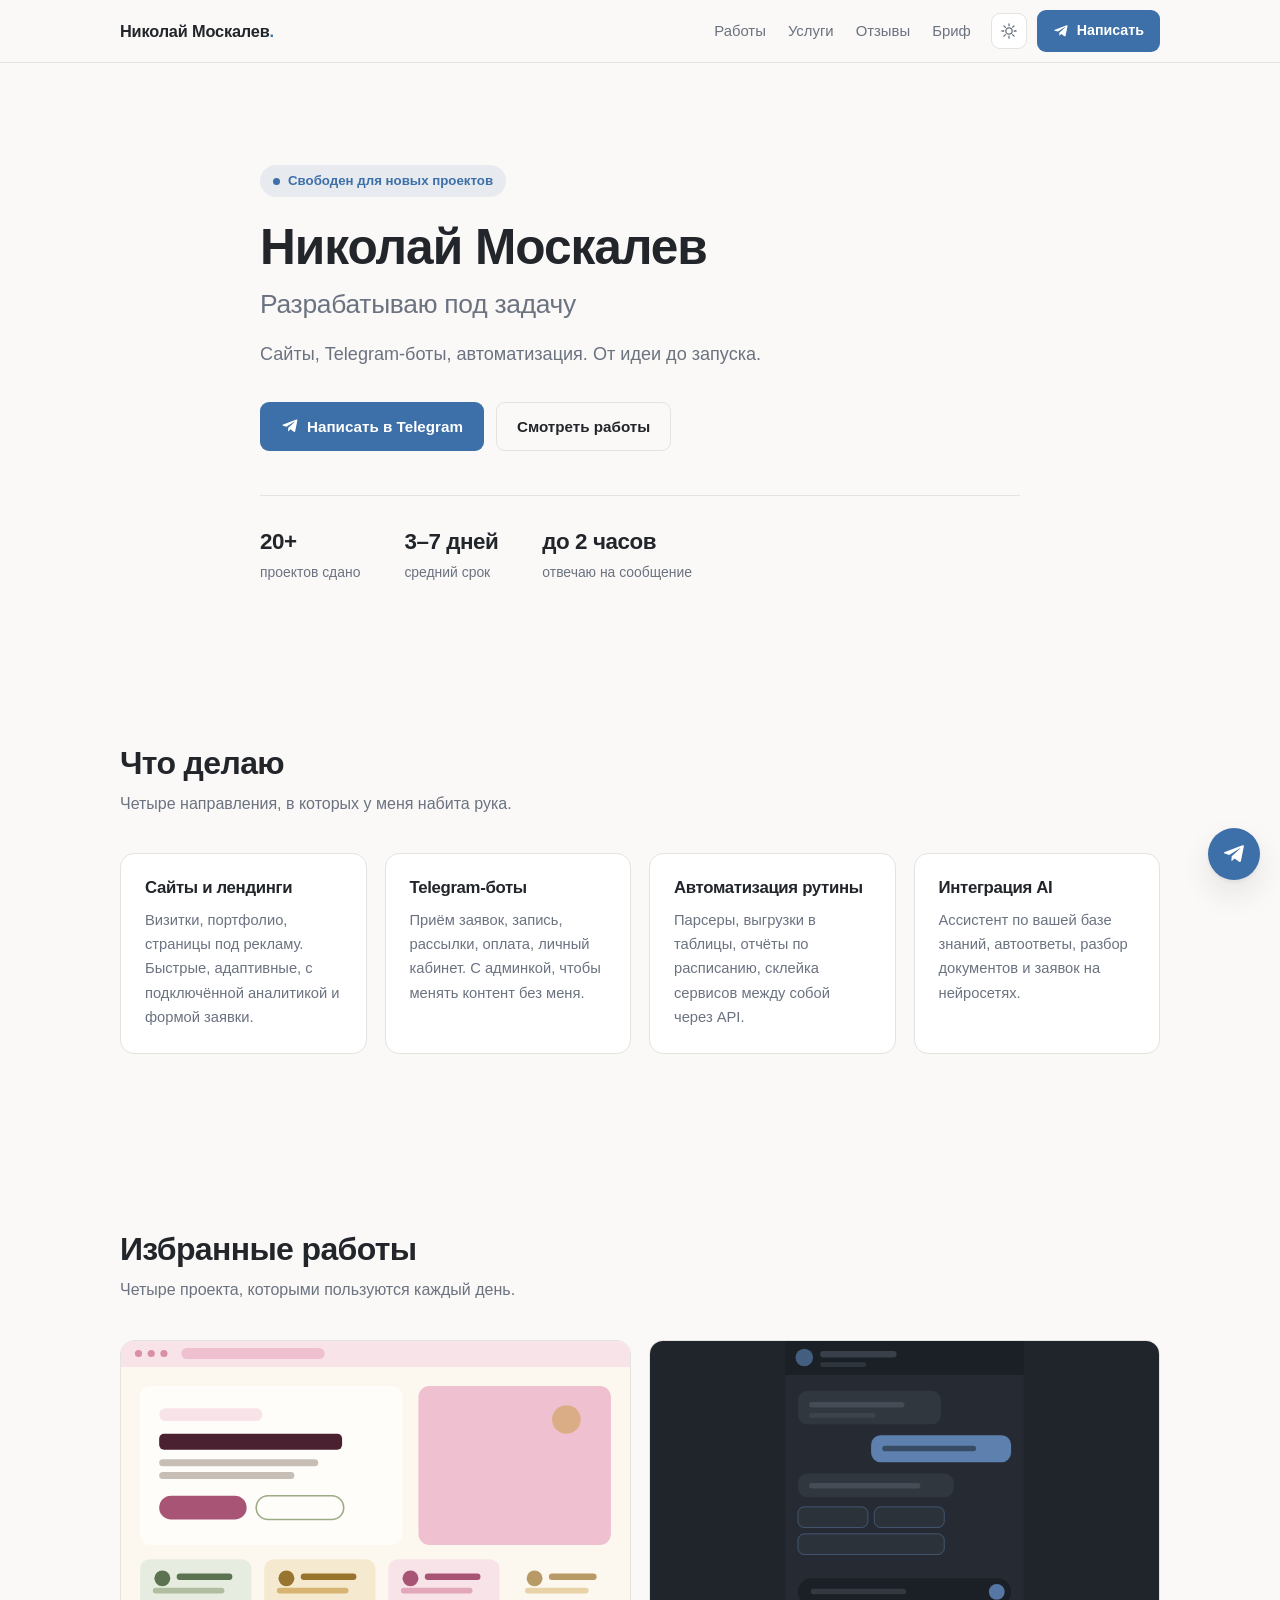
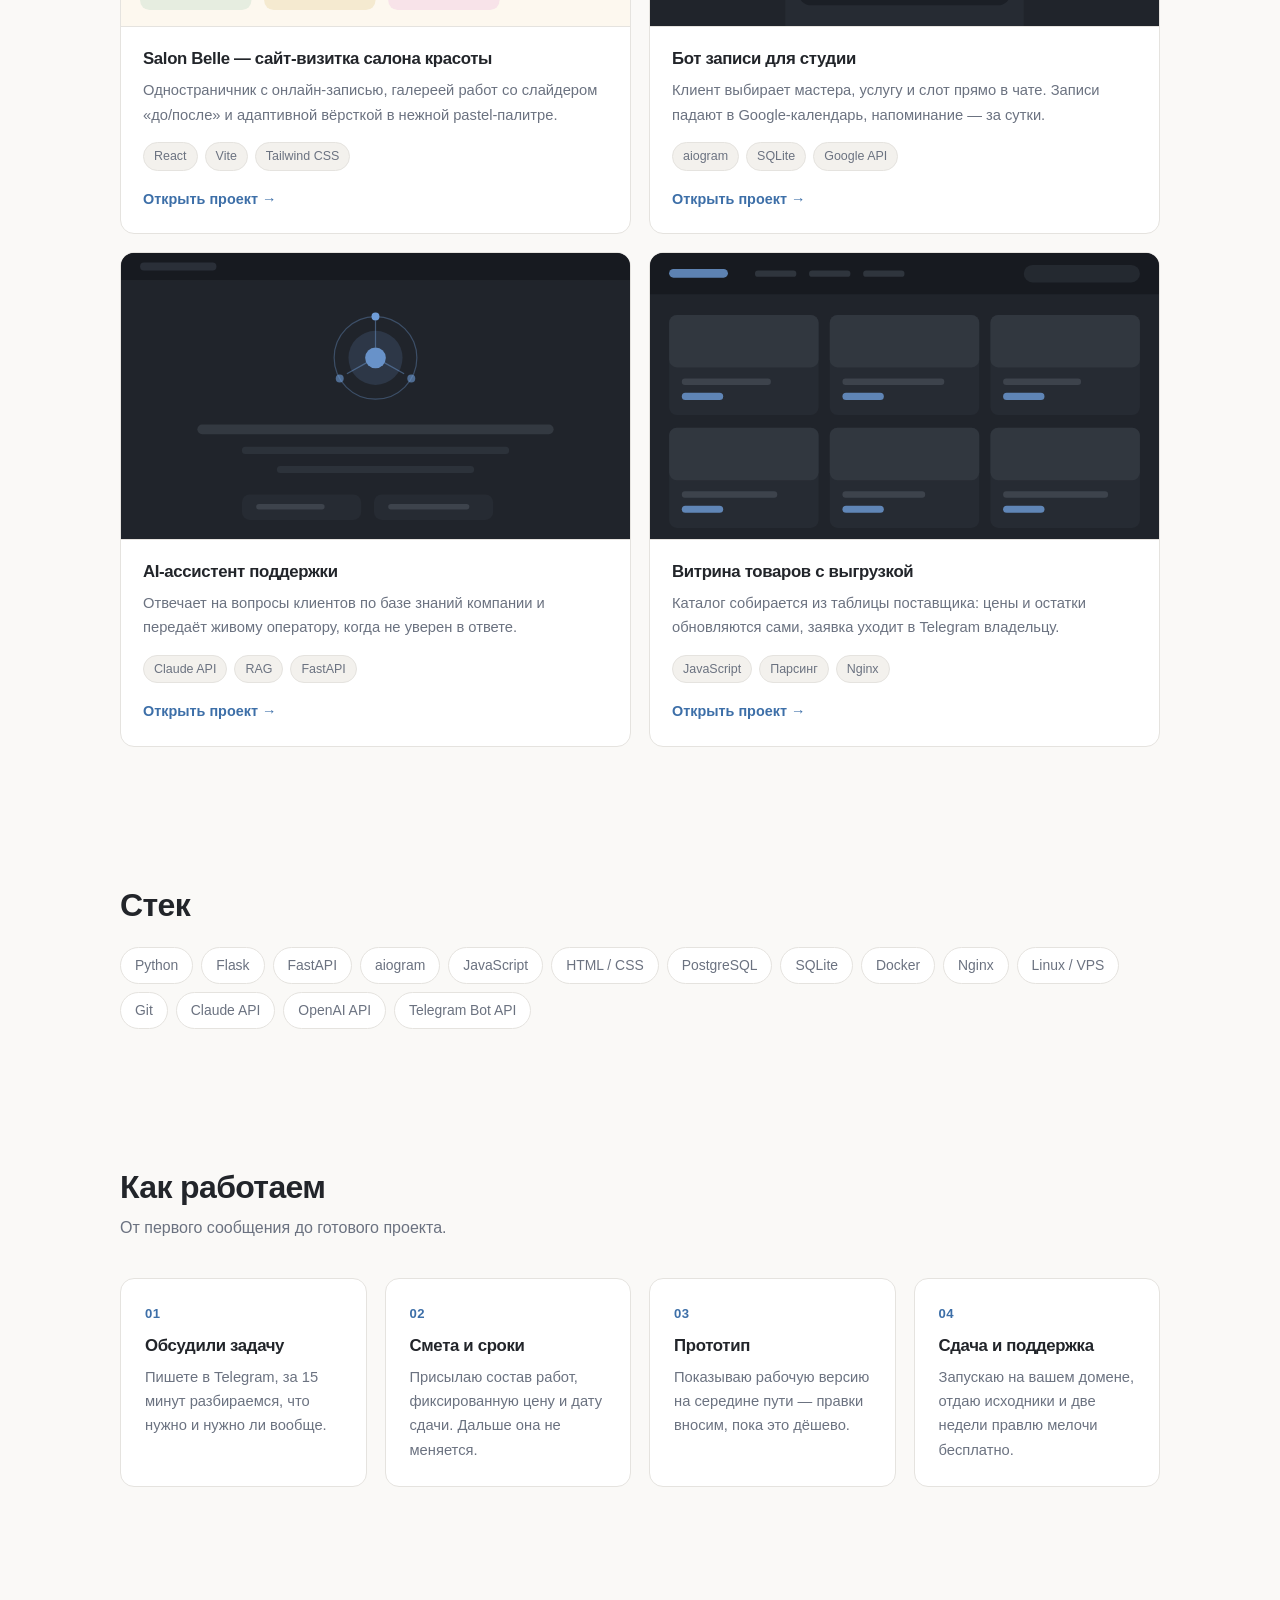
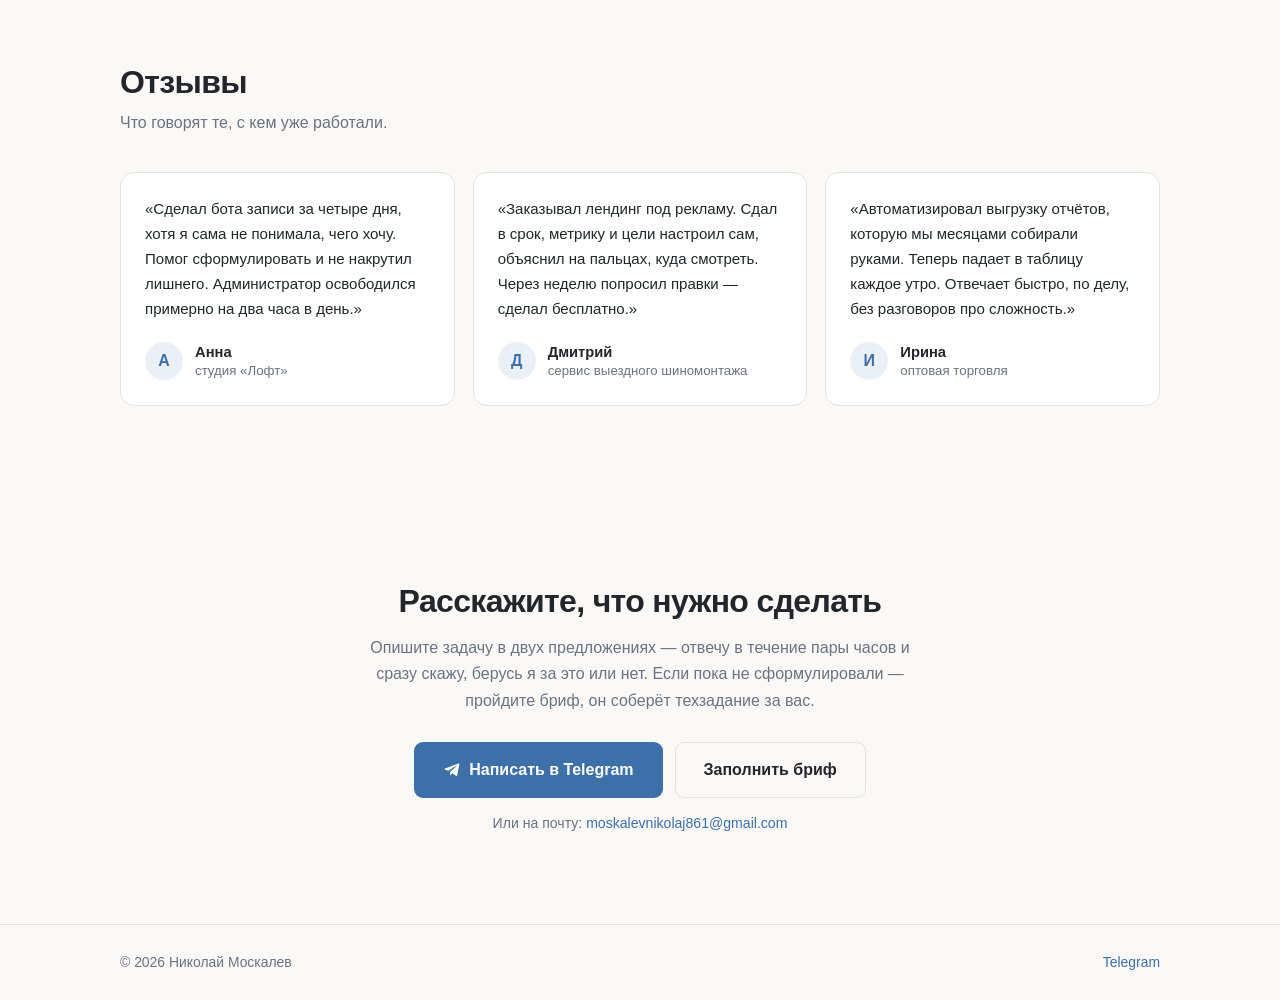
==== index.html @ 0d6bd547 "Портфолио: карточка salon-belle вместо заглушки, реальный Telegram-юзернейм, деплой на сервер" ====
<!DOCTYPE html>
<html lang="ru" data-theme="dark">
<head>
<meta charset="utf-8">
<meta name="viewport" content="width=device-width, initial-scale=1">
<title>Николай Москалев — разрабатываю под задачу</title>
<meta name="description" content="Сайты, Telegram-боты, автоматизация. От идеи до запуска за 3–7 дней. Фиксированная цена, исходники ваши.">
<meta name="color-scheme" content="dark light">

<meta property="og:type" content="website">
<meta property="og:title" content="Николай Москалев — разрабатываю под задачу">
<meta property="og:description" content="Сайты, Telegram-боты, автоматизация. От идеи до запуска.">
<meta property="og:locale" content="ru_RU">

<link rel="icon" href="assets/favicon.svg" type="image/svg+xml">
<link rel="stylesheet" href="css/style.css">

<script>
(function(){var r=document.documentElement;r.classList.add('js');try{var t=localStorage.getItem('theme');if(t==='light'||t==='dark'){r.dataset.theme=t;}else if(window.matchMedia('(prefers-color-scheme: light)').matches){r.dataset.theme='light';}}catch(e){}})();
</script>

<script type="application/ld+json">
{
  "@context": "https://schema.org",
  "@type": "Person",
  "name": "Николай Москалев",
  "jobTitle": "Разработчик сайтов и Telegram-ботов",
  "description": "Сайты, Telegram-боты и автоматизация под ключ",
  "sameAs": ["https://t.me/nmoskalev10"]
}
</script>
</head>
<body>

<a class="skip-link" href="#works">Перейти к работам</a>

<header class="site-header">
  <div class="container header-inner">
    <a class="logo" href="#top">Николай Москалев<span class="logo-dot">.</span></a>

    <nav class="nav" aria-label="Основная навигация">
      <a href="#works">Работы</a>
      <a href="#services">Услуги</a>
      <a href="#reviews">Отзывы</a>
      <a href="brief.html">Бриф</a>
    </nav>

    <div class="header-actions">
      <button class="theme-toggle" type="button" aria-label="Переключить тему">
        <svg class="icon-sun" viewBox="0 0 24 24" width="18" height="18" aria-hidden="true"><circle cx="12" cy="12" r="4.2"/><path d="M12 2.5v2.6M12 18.9v2.6M2.5 12h2.6M18.9 12h2.6M5.2 5.2l1.9 1.9M16.9 16.9l1.9 1.9M18.8 5.2l-1.9 1.9M7.1 16.9l-1.9 1.9"/></svg>
        <svg class="icon-moon" viewBox="0 0 24 24" width="18" height="18" aria-hidden="true"><path d="M20.5 14.3A8.5 8.5 0 0 1 9.7 3.5a8.5 8.5 0 1 0 10.8 10.8z"/></svg>
      </button>
      <a class="btn btn-primary btn-sm" href="https://t.me/nmoskalev10" target="_blank" rel="noopener">
        <svg viewBox="0 0 24 24" width="16" height="16" aria-hidden="true" fill="currentColor" stroke="none"><path d="M21.9 4.3 18.9 19c-.2 1-.8 1.3-1.7.8l-4.6-3.4-2.2 2.1c-.3.3-.5.5-1 .5l.3-4.7 8.5-7.7c.4-.3-.1-.5-.6-.2L7.2 12.9l-4.5-1.4c-1-.3-1-1 .2-1.4l17.6-6.8c.8-.3 1.5.2 1.4 1z"/></svg>
        <span class="btn-text">Написать</span>
      </a>
    </div>
  </div>
</header>

<main id="top">

  <section class="hero">
    <div class="container">
      <p class="eyebrow">Свободен для новых проектов</p>
      <h1>Николай Москалев<span class="h1-sub">Разрабатываю под задачу</span></h1>
      <p class="lead">Сайты, Telegram-боты, автоматизация. От идеи до запуска.</p>

      <div class="hero-cta">
        <a class="btn btn-primary" href="https://t.me/nmoskalev10" target="_blank" rel="noopener">
          <svg viewBox="0 0 24 24" width="18" height="18" aria-hidden="true" fill="currentColor" stroke="none"><path d="M21.9 4.3 18.9 19c-.2 1-.8 1.3-1.7.8l-4.6-3.4-2.2 2.1c-.3.3-.5.5-1 .5l.3-4.7 8.5-7.7c.4-.3-.1-.5-.6-.2L7.2 12.9l-4.5-1.4c-1-.3-1-1 .2-1.4l17.6-6.8c.8-.3 1.5.2 1.4 1z"/></svg>
          Написать в Telegram
        </a>
        <a class="btn btn-ghost" href="#works">Смотреть работы</a>
      </div>

      <ul class="facts">
        <li><strong>20+</strong><span>проектов сдано</span></li>
        <li><strong>3–7 дней</strong><span>средний срок</span></li>
        <li><strong>до 2 часов</strong><span>отвечаю на сообщение</span></li>
      </ul>
    </div>
  </section>

  <section class="section reveal" id="services">
    <div class="container">
      <h2 class="section-title">Что делаю</h2>
      <p class="section-sub">Четыре направления, в которых у меня набита рука.</p>

      <div class="grid grid-4">
        <article class="tile">
          <h3>Сайты и лендинги</h3>
          <p>Визитки, портфолио, страницы под рекламу. Быстрые, адаптивные, с подключённой аналитикой и формой заявки.</p>
        </article>
        <article class="tile">
          <h3>Telegram-боты</h3>
          <p>Приём заявок, запись, рассылки, оплата, личный кабинет. С админкой, чтобы менять контент без меня.</p>
        </article>
        <article class="tile">
          <h3>Автоматизация рутины</h3>
          <p>Парсеры, выгрузки в таблицы, отчёты по расписанию, склейка сервисов между собой через API.</p>
        </article>
        <article class="tile">
          <h3>Интеграция AI</h3>
          <p>Ассистент по вашей базе знаний, автоответы, разбор документов и заявок на нейросетях.</p>
        </article>
      </div>
    </div>
  </section>

  <section class="section reveal" id="works">
    <div class="container">
      <h2 class="section-title">Избранные работы</h2>
      <p class="section-sub">Четыре проекта, которыми пользуются каждый день.</p>

      <div class="grid grid-2">

        <article class="card">
          <a class="card-link" href="http://2.26.86.33:8080" target="_blank" rel="noopener">
            <img class="card-media" src="assets/work-salon-belle.svg" alt="Превью сайта салона красоты Salon Belle" width="640" height="360" loading="lazy">
            <div class="card-body">
              <h3>Salon Belle — сайт-визитка салона красоты</h3>
              <p>Одностраничник с онлайн-записью, галереей работ со слайдером «до/после» и адаптивной вёрсткой в нежной pastel-палитре.</p>
              <ul class="tags"><li>React</li><li>Vite</li><li>Tailwind CSS</li></ul>
              <span class="card-cta">Открыть проект →</span>
            </div>
          </a>
        </article>

        <article class="card">
          <a class="card-link" href="https://example.com" target="_blank" rel="noopener">
            <img class="card-media" src="assets/work-2.svg" alt="Превью проекта «Бот записи»" width="640" height="360" loading="lazy">
            <div class="card-body">
              <h3>Бот записи для студии</h3>
              <p>Клиент выбирает мастера, услугу и слот прямо в чате. Записи падают в Google-календарь, напоминание — за сутки.</p>
              <ul class="tags"><li>aiogram</li><li>SQLite</li><li>Google API</li></ul>
              <span class="card-cta">Открыть проект →</span>
            </div>
          </a>
        </article>

        <article class="card">
          <a class="card-link" href="https://example.com" target="_blank" rel="noopener">
            <img class="card-media" src="assets/work-3.svg" alt="Превью проекта «AI-ассистент»" width="640" height="360" loading="lazy">
            <div class="card-body">
              <h3>AI-ассистент поддержки</h3>
              <p>Отвечает на вопросы клиентов по базе знаний компании и передаёт живому оператору, когда не уверен в ответе.</p>
              <ul class="tags"><li>Claude API</li><li>RAG</li><li>FastAPI</li></ul>
              <span class="card-cta">Открыть проект →</span>
            </div>
          </a>
        </article>

        <article class="card">
          <a class="card-link" href="https://example.com" target="_blank" rel="noopener">
            <img class="card-media" src="assets/work-4.svg" alt="Превью проекта «Витрина товаров»" width="640" height="360" loading="lazy">
            <div class="card-body">
              <h3>Витрина товаров с выгрузкой</h3>
              <p>Каталог собирается из таблицы поставщика: цены и остатки обновляются сами, заявка уходит в Telegram владельцу.</p>
              <ul class="tags"><li>JavaScript</li><li>Парсинг</li><li>Nginx</li></ul>
              <span class="card-cta">Открыть проект →</span>
            </div>
          </a>
        </article>

      </div>
    </div>
  </section>

  <section class="section section-tight reveal" id="stack">
    <div class="container">
      <h2 class="section-title">Стек</h2>
      <ul class="chips">
        <li>Python</li><li>Flask</li><li>FastAPI</li><li>aiogram</li>
        <li>JavaScript</li><li>HTML / CSS</li><li>PostgreSQL</li><li>SQLite</li>
        <li>Docker</li><li>Nginx</li><li>Linux / VPS</li><li>Git</li>
        <li>Claude API</li><li>OpenAI API</li><li>Telegram Bot API</li>
      </ul>
    </div>
  </section>

  <section class="section reveal" id="process">
    <div class="container">
      <h2 class="section-title">Как работаем</h2>
      <p class="section-sub">От первого сообщения до готового проекта.</p>

      <ol class="steps">
        <li>
          <span class="step-num">01</span>
          <h3>Обсудили задачу</h3>
          <p>Пишете в Telegram, за 15 минут разбираемся, что нужно и нужно ли вообще.</p>
        </li>
        <li>
          <span class="step-num">02</span>
          <h3>Смета и сроки</h3>
          <p>Присылаю состав работ, фиксированную цену и дату сдачи. Дальше она не меняется.</p>
        </li>
        <li>
          <span class="step-num">03</span>
          <h3>Прототип</h3>
          <p>Показываю рабочую версию на середине пути — правки вносим, пока это дёшево.</p>
        </li>
        <li>
          <span class="step-num">04</span>
          <h3>Сдача и поддержка</h3>
          <p>Запускаю на вашем домене, отдаю исходники и две недели правлю мелочи бесплатно.</p>
        </li>
      </ol>
    </div>
  </section>

  <section class="section reveal" id="reviews">
    <div class="container">
      <h2 class="section-title">Отзывы</h2>
      <p class="section-sub">Что говорят те, с кем уже работали.</p>

      <div class="grid grid-3">
        <article class="review">
          <p>«Сделал бота записи за четыре дня, хотя я сама не понимала, чего хочу. Помог сформулировать и не накрутил лишнего. Администратор освободился примерно на два часа в день.»</p>
          <footer>
            <span class="avatar" aria-hidden="true">А</span>
            <span class="review-who"><strong>Анна</strong><span>студия «Лофт»</span></span>
          </footer>
        </article>

        <article class="review">
          <p>«Заказывал лендинг под рекламу. Сдал в срок, метрику и цели настроил сам, объяснил на пальцах, куда смотреть. Через неделю попросил правки — сделал бесплатно.»</p>
          <footer>
            <span class="avatar" aria-hidden="true">Д</span>
            <span class="review-who"><strong>Дмитрий</strong><span>сервис выездного шиномонтажа</span></span>
          </footer>
        </article>

        <article class="review">
          <p>«Автоматизировал выгрузку отчётов, которую мы месяцами собирали руками. Теперь падает в таблицу каждое утро. Отвечает быстро, по делу, без разговоров про сложность.»</p>
          <footer>
            <span class="avatar" aria-hidden="true">И</span>
            <span class="review-who"><strong>Ирина</strong><span>оптовая торговля</span></span>
          </footer>
        </article>
      </div>
    </div>
  </section>

  <section class="section cta-final reveal" id="contact">
    <div class="container">
      <h2>Расскажите, что нужно сделать</h2>
      <p>Опишите задачу в двух предложениях — отвечу в течение пары часов и сразу скажу, берусь я за это или нет. Если пока не сформулировали — пройдите бриф, он соберёт техзадание за вас.</p>
      <div class="cta-buttons">
        <a class="btn btn-primary btn-lg" href="https://t.me/nmoskalev10" target="_blank" rel="noopener">
          <svg viewBox="0 0 24 24" width="18" height="18" aria-hidden="true" fill="currentColor" stroke="none"><path d="M21.9 4.3 18.9 19c-.2 1-.8 1.3-1.7.8l-4.6-3.4-2.2 2.1c-.3.3-.5.5-1 .5l.3-4.7 8.5-7.7c.4-.3-.1-.5-.6-.2L7.2 12.9l-4.5-1.4c-1-.3-1-1 .2-1.4l17.6-6.8c.8-.3 1.5.2 1.4 1z"/></svg>
          Написать в Telegram
        </a>
        <a class="btn btn-ghost btn-lg" href="brief.html">Заполнить бриф</a>
      </div>
      <p class="cta-note">Или на почту: <a href="mailto:moskalevnikolaj861@gmail.com">moskalevnikolaj861@gmail.com</a></p>
    </div>
  </section>

</main>

<footer class="site-footer">
  <div class="container footer-inner">
    <span>© <span id="year">2026</span> Николай Москалев</span>
    <a href="https://t.me/nmoskalev10" target="_blank" rel="noopener">Telegram</a>
  </div>
</footer>

<a class="fab" href="https://t.me/nmoskalev10" target="_blank" rel="noopener" aria-label="Написать в Telegram">
  <svg viewBox="0 0 24 24" width="24" height="24" aria-hidden="true" fill="currentColor" stroke="none"><path d="M21.9 4.3 18.9 19c-.2 1-.8 1.3-1.7.8l-4.6-3.4-2.2 2.1c-.3.3-.5.5-1 .5l.3-4.7 8.5-7.7c.4-.3-.1-.5-.6-.2L7.2 12.9l-4.5-1.4c-1-.3-1-1 .2-1.4l17.6-6.8c.8-.3 1.5.2 1.4 1z"/></svg>
</a>

<script src="js/main.js" defer></script>
</body>
</html>
---- css/style.css ----
:root {
  --bg: #faf9f7;
  --surface: #ffffff;
  --surface-2: #f3f1ed;
  --border: #e5e3df;
  --text: #22252a;
  --muted: #6b7280;
  --accent: #3d6fa8;
  --accent-hover: #335c8c;
  --accent-soft: rgba(61, 111, 168, 0.10);
  --on-accent: #ffffff;
  --shadow: 0 1px 2px rgba(20, 22, 26, .05), 0 8px 24px rgba(20, 22, 26, .05);
  --shadow-hover: 0 2px 4px rgba(20, 22, 26, .06), 0 14px 32px rgba(20, 22, 26, .09);
  --radius: 14px;
  --radius-sm: 9px;
  --maxw: 1080px;
  --speed: 160ms;
}

:root[data-theme="dark"] {
  --bg: #14161a;
  --surface: #1c1f25;
  --surface-2: #22262d;
  --border: #2a2e36;
  --text: #e6e8ec;
  --muted: #9aa1ad;
  --accent: #6f9dd8;
  --accent-hover: #86adde;
  --accent-soft: rgba(111, 157, 216, 0.12);
  --on-accent: #10141a;
  --shadow: 0 1px 2px rgba(0, 0, 0, .3), 0 8px 24px rgba(0, 0, 0, .22);
  --shadow-hover: 0 2px 4px rgba(0, 0, 0, .34), 0 14px 32px rgba(0, 0, 0, .3);
}

* { box-sizing: border-box; }

html {
  scroll-behavior: smooth;
  scroll-padding-top: 84px;
  -webkit-text-size-adjust: 100%;
}

body {
  margin: 0;
  background: var(--bg);
  color: var(--text);
  font-family: -apple-system, BlinkMacSystemFont, "Segoe UI", Roboto, "Helvetica Neue", Arial, sans-serif;
  font-size: 16px;
  line-height: 1.65;
  -webkit-font-smoothing: antialiased;
}

h1, h2, h3 { line-height: 1.22; letter-spacing: -0.02em; margin: 0; }
h1 { font-size: clamp(1.9rem, 1.2rem + 2.6vw, 3.1rem); font-weight: 700; }
h2 { font-size: clamp(1.45rem, 1.1rem + 1.3vw, 2rem); font-weight: 650; }
h3 { font-size: 1.05rem; font-weight: 620; }
p { margin: 0; }
ul, ol { margin: 0; padding: 0; list-style: none; }
img { display: block; max-width: 100%; height: auto; }

a { color: var(--accent); text-decoration: none; transition: color var(--speed) ease; }
a:hover { color: var(--accent-hover); }

:focus-visible {
  outline: 2px solid var(--accent);
  outline-offset: 3px;
  border-radius: 4px;
}

.container {
  width: 100%;
  max-width: var(--maxw);
  margin: 0 auto;
  padding: 0 20px;
}

.skip-link {
  position: absolute;
  left: -9999px;
  top: 0;
  z-index: 100;
  padding: 10px 16px;
  background: var(--surface);
  border: 1px solid var(--border);
  border-radius: var(--radius-sm);
}
.skip-link:focus { left: 12px; top: 12px; }

/* header */

.site-header {
  position: sticky;
  top: 0;
  z-index: 50;
  background: color-mix(in srgb, var(--bg) 88%, transparent);
  backdrop-filter: saturate(180%) blur(12px);
  border-bottom: 1px solid var(--border);
}

.header-inner {
  display: flex;
  align-items: center;
  gap: 20px;
  height: 62px;
}

.logo {
  margin-right: auto;
  font-weight: 680;
  font-size: 1.02rem;
  color: var(--text);
  letter-spacing: -0.01em;
}
.logo-dot { color: var(--accent); }

.nav {
  display: flex;
  gap: 22px;
  font-size: 0.93rem;
}
.nav a { color: var(--muted); }
.nav a:hover { color: var(--text); }

.header-actions {
  display: flex;
  align-items: center;
  gap: 10px;
}

.theme-toggle {
  display: grid;
  place-items: center;
  width: 36px;
  height: 36px;
  padding: 0;
  border: 1px solid var(--border);
  border-radius: var(--radius-sm);
  background: var(--surface);
  color: var(--muted);
  cursor: pointer;
  transition: color var(--speed) ease, border-color var(--speed) ease;
}
.theme-toggle:hover { color: var(--text); border-color: var(--muted); }
.theme-toggle svg { fill: none; stroke: currentColor; stroke-width: 1.7; stroke-linecap: round; }

.icon-moon { display: none; }
:root[data-theme="dark"] .icon-sun { display: none; }
:root[data-theme="dark"] .icon-moon { display: block; }

/* buttons */

.btn {
  display: inline-flex;
  align-items: center;
  justify-content: center;
  gap: 8px;
  padding: 11px 20px;
  border: 1px solid transparent;
  border-radius: var(--radius-sm);
  font-size: 0.95rem;
  font-weight: 560;
  white-space: nowrap;
  cursor: pointer;
  transition: background var(--speed) ease, border-color var(--speed) ease, color var(--speed) ease, transform var(--speed) ease;
}
.btn:active { transform: translateY(1px); }

.btn-primary { background: var(--accent); color: var(--on-accent); }
.btn-primary:hover { background: var(--accent-hover); color: var(--on-accent); }

.btn-ghost {
  background: transparent;
  border-color: var(--border);
  color: var(--text);
}
.btn-ghost:hover { border-color: var(--muted); color: var(--text); }

.btn-sm { padding: 8px 15px; font-size: 0.89rem; }
.btn-lg { padding: 14px 28px; font-size: 1rem; }

/* hero */

.hero { padding: clamp(56px, 8vw, 104px) 0 clamp(40px, 6vw, 72px); }
.hero .container { max-width: 800px; }

.eyebrow {
  display: inline-flex;
  align-items: center;
  gap: 8px;
  margin-bottom: 20px;
  padding: 5px 13px;
  border-radius: 999px;
  background: var(--accent-soft);
  color: var(--accent);
  font-size: 0.83rem;
  font-weight: 550;
}
.eyebrow::before {
  content: "";
  width: 7px;
  height: 7px;
  border-radius: 50%;
  background: currentColor;
}

.h1-sub {
  display: block;
  margin-top: 10px;
  font-size: clamp(1.15rem, 0.9rem + 1vw, 1.65rem);
  font-weight: 500;
  letter-spacing: -0.01em;
  color: var(--muted);
}

.lead {
  margin-top: 20px;
  max-width: 62ch;
  font-size: clamp(1rem, 0.95rem + 0.3vw, 1.13rem);
  color: var(--muted);
}

.hero-cta {
  display: flex;
  flex-wrap: wrap;
  gap: 12px;
  margin-top: 32px;
}

.facts {
  display: flex;
  flex-wrap: wrap;
  gap: 14px 44px;
  margin-top: 44px;
  padding-top: 28px;
  border-top: 1px solid var(--border);
}
.facts li { display: flex; flex-direction: column; }
.facts strong { font-size: 1.4rem; font-weight: 660; letter-spacing: -0.02em; }
.facts span { font-size: 0.87rem; color: var(--muted); }

/* sections */

.section { padding: clamp(52px, 7vw, 88px) 0; }
.section-tight { padding: clamp(36px, 4vw, 52px) 0; }

.section-title { margin-bottom: 8px; }
.section-sub { margin-bottom: 36px; color: var(--muted); }
.section-tight .section-title { margin-bottom: 22px; }

.grid { display: grid; gap: 18px; }
.grid-2 { grid-template-columns: repeat(2, 1fr); }
.grid-3 { grid-template-columns: repeat(3, 1fr); }
.grid-4 { grid-template-columns: repeat(4, 1fr); }

/* tiles */

.tile {
  padding: 24px;
  background: var(--surface);
  border: 1px solid var(--border);
  border-radius: var(--radius);
  transition: border-color var(--speed) ease, transform var(--speed) ease;
}
.tile:hover { border-color: var(--muted); transform: translateY(-2px); }
.tile p { margin-top: 9px; font-size: 0.92rem; color: var(--muted); }

/* work cards */

.card {
  display: flex;
  background: var(--surface);
  border: 1px solid var(--border);
  border-radius: var(--radius);
  overflow: hidden;
  transition: border-color var(--speed) ease, box-shadow var(--speed) ease, transform var(--speed) ease;
}
.card:hover {
  border-color: var(--muted);
  box-shadow: var(--shadow-hover);
  transform: translateY(-2px);
}
.card-link {
  display: flex;
  flex-direction: column;
  width: 100%;
  color: inherit;
}
.card-link:hover { color: inherit; }

.card-media {
  width: 100%;
  aspect-ratio: 16 / 9;
  object-fit: cover;
  background: var(--surface-2);
  border-bottom: 1px solid var(--border);
}

.card-body {
  display: flex;
  flex-direction: column;
  flex: 1;
  padding: 22px;
}
.card-body p { margin-top: 9px; font-size: 0.92rem; color: var(--muted); }

.tags {
  display: flex;
  flex-wrap: wrap;
  gap: 7px;
  margin-top: auto;
  padding-top: 15px;
}
.tags li {
  padding: 3px 10px;
  border-radius: 999px;
  background: var(--surface-2);
  border: 1px solid var(--border);
  font-size: 0.78rem;
  color: var(--muted);
}

.card-cta {
  display: inline-block;
  margin-top: 17px;
  font-size: 0.9rem;
  font-weight: 550;
  color: var(--accent);
}

/* chips */

.chips { display: flex; flex-wrap: wrap; gap: 8px; }
.chips li {
  padding: 6px 14px;
  border-radius: 999px;
  background: var(--surface);
  border: 1px solid var(--border);
  font-size: 0.87rem;
  color: var(--muted);
}

/* steps */

.steps {
  display: grid;
  gap: 18px;
  grid-template-columns: repeat(4, 1fr);
}
.steps li {
  padding: 24px;
  background: var(--surface);
  border: 1px solid var(--border);
  border-radius: var(--radius);
}
.step-num {
  display: block;
  margin-bottom: 12px;
  font-size: 0.82rem;
  font-weight: 640;
  letter-spacing: 0.04em;
  color: var(--accent);
}
.steps p { margin-top: 8px; font-size: 0.92rem; color: var(--muted); }

/* reviews */

.review {
  display: flex;
  flex-direction: column;
  padding: 24px;
  background: var(--surface);
  border: 1px solid var(--border);
  border-radius: var(--radius);
}
.review > p { font-size: 0.94rem; }
.review footer {
  display: flex;
  align-items: center;
  gap: 12px;
  margin-top: auto;
  padding-top: 20px;
}

.avatar {
  display: grid;
  place-items: center;
  flex: none;
  width: 38px;
  height: 38px;
  border-radius: 50%;
  background: var(--accent-soft);
  color: var(--accent);
  font-weight: 640;
}
.review-who { display: flex; flex-direction: column; line-height: 1.4; }
.review-who strong { font-size: 0.92rem; font-weight: 600; }
.review-who span { font-size: 0.83rem; color: var(--muted); }

/* final cta */

.cta-final { text-align: center; }
.cta-final .container { max-width: 620px; }
.cta-final p { margin-top: 14px; color: var(--muted); }
.cta-buttons {
  display: flex;
  flex-wrap: wrap;
  gap: 12px;
  justify-content: center;
  margin-top: 28px;
}
.cta-note { font-size: 0.88rem; }

/* footer */

.site-footer {
  border-top: 1px solid var(--border);
  padding: 26px 0;
}
.footer-inner {
  display: flex;
  flex-wrap: wrap;
  gap: 12px;
  justify-content: space-between;
  font-size: 0.87rem;
  color: var(--muted);
}

/* floating telegram button */

.fab {
  position: fixed;
  right: 20px;
  bottom: 20px;
  z-index: 60;
  display: grid;
  place-items: center;
  width: 52px;
  height: 52px;
  border-radius: 50%;
  background: var(--accent);
  color: var(--on-accent);
  box-shadow: var(--shadow-hover);
  transition: background var(--speed) ease, transform var(--speed) ease;
}
.fab:hover { background: var(--accent-hover); color: var(--on-accent); transform: translateY(-2px); }

/* reveal on scroll */

html.js .reveal {
  opacity: 0;
  transform: translateY(12px);
  transition: opacity 420ms ease, transform 420ms ease;
}
html.js .reveal.is-visible { opacity: 1; transform: none; }

/* ============ brief page ============ */

.progress-bar {
  height: 2px;
  background: transparent;
}
.progress-bar span {
  display: block;
  height: 100%;
  width: 0;
  background: var(--accent);
  transition: width 240ms ease;
}

.brief-page .container { max-width: 820px; }

.brief-hero { padding: clamp(40px, 6vw, 68px) 0 28px; }
.brief-hero h1 { font-size: clamp(1.7rem, 1.2rem + 1.8vw, 2.4rem); }
.brief-hero .lead { margin-top: 16px; }

.brief-nav {
  display: flex;
  flex-wrap: wrap;
  gap: 7px;
  padding-bottom: 30px;
}
.pill {
  padding: 6px 14px;
  border: 1px solid var(--border);
  border-radius: 999px;
  background: var(--surface);
  color: var(--muted);
  font-size: 0.82rem;
  transition: border-color var(--speed) ease, color var(--speed) ease;
}
.pill:hover { border-color: var(--accent); color: var(--accent); }

.brief-section {
  padding: 32px 0;
  border-top: 1px solid var(--border);
}

.brief-head {
  display: flex;
  align-items: center;
  gap: 12px;
  margin-bottom: 24px;
}
.brief-head h2 { font-size: 1.32rem; }
.brief-num {
  flex: none;
  min-width: 32px;
  padding: 3px 8px;
  border: 1px solid var(--accent);
  border-radius: 6px;
  color: var(--accent);
  font-size: 0.78rem;
  font-weight: 620;
  text-align: center;
  letter-spacing: 0.03em;
}

.field { margin-bottom: 26px; }
.field:last-child { margin-bottom: 0; }

.field-label {
  display: block;
  margin-bottom: 8px;
  font-size: 0.92rem;
  font-weight: 580;
}
.field-hint {
  margin: -3px 0 14px;
  font-size: 0.84rem;
  color: var(--muted);
}

.input {
  width: 100%;
  padding: 11px 14px;
  border: 1px solid var(--border);
  border-radius: var(--radius-sm);
  background: var(--surface);
  color: var(--text);
  font-family: inherit;
  font-size: 0.95rem;
  transition: border-color var(--speed) ease;
}
.input:focus { border-color: var(--accent); outline: none; }
.input::placeholder { color: var(--muted); opacity: 0.75; }
textarea.input { min-height: 88px; resize: vertical; }

.opt-grid {
  display: grid;
  gap: 9px;
  grid-template-columns: repeat(auto-fill, minmax(210px, 1fr));
}
.opt {
  display: flex;
  align-items: flex-start;
  gap: 10px;
  padding: 12px 14px;
  border: 1px solid var(--border);
  border-radius: var(--radius-sm);
  background: var(--surface);
  cursor: pointer;
  transition: border-color var(--speed) ease, background var(--speed) ease;
}
.opt:hover { border-color: var(--muted); }
.opt:has(input:checked) { border-color: var(--accent); background: var(--accent-soft); }
.opt input {
  flex: none;
  margin: 3px 0 0;
  accent-color: var(--accent);
}
.opt span { display: flex; flex-direction: column; gap: 2px; }
.opt b { font-size: 0.9rem; font-weight: 580; }
.opt i { font-size: 0.79rem; font-style: normal; color: var(--muted); line-height: 1.45; }

.chip-grid { display: flex; flex-wrap: wrap; gap: 8px; }
.chip {
  display: flex;
  align-items: center;
  gap: 8px;
  padding: 8px 14px;
  border: 1px solid var(--border);
  border-radius: 999px;
  background: var(--surface);
  font-size: 0.87rem;
  cursor: pointer;
  transition: border-color var(--speed) ease, background var(--speed) ease, color var(--speed) ease;
}
.chip:hover { border-color: var(--muted); }
.chip:has(input:checked) {
  border-color: var(--accent);
  background: var(--accent);
  color: var(--on-accent);
}
.chip input { accent-color: var(--on-accent); width: 14px; height: 14px; margin: 0; }

.palette-grid {
  display: grid;
  gap: 11px;
  grid-template-columns: repeat(auto-fill, minmax(168px, 1fr));
}
.palette {
  position: relative;
  display: block;
  padding: 12px;
  border: 1px solid var(--border);
  border-radius: var(--radius-sm);
  background: var(--surface);
  cursor: pointer;
  transition: border-color var(--speed) ease, box-shadow var(--speed) ease;
}
.palette:hover { border-color: var(--muted); }
.palette:has(input:checked) {
  border-color: var(--accent);
  box-shadow: 0 0 0 1px var(--accent);
}
.palette input {
  position: absolute;
  width: 1px;
  height: 1px;
  opacity: 0;
}
.palette:focus-within { outline: 2px solid var(--accent); outline-offset: 3px; }
.swatches {
  display: flex;
  height: 30px;
  margin-bottom: 10px;
  border-radius: 6px;
  overflow: hidden;
}
.swatches i { flex: 1; }
.palette b { display: block; font-size: 0.87rem; font-weight: 580; }
.palette > i {
  display: block;
  margin-top: 2px;
  font-size: 0.77rem;
  font-style: normal;
  color: var(--muted);
  line-height: 1.45;
}

.result-section { border-top: 1px solid var(--border); }
.result-actions {
  display: flex;
  flex-wrap: wrap;
  gap: 10px;
  margin: 18px 0;
}
.result-output {
  width: 100%;
  min-height: 220px;
  padding: 18px;
  border: 1px solid var(--border);
  border-radius: var(--radius-sm);
  background: var(--surface);
  color: var(--text);
  font-family: ui-monospace, "Cascadia Code", Consolas, monospace;
  font-size: 0.82rem;
  line-height: 1.65;
  white-space: pre-wrap;
  resize: vertical;
}
.result-output::placeholder {
  font-family: inherit;
  color: var(--muted);
  opacity: 0.75;
}

.toast {
  position: fixed;
  left: 50%;
  bottom: 26px;
  z-index: 70;
  padding: 11px 20px;
  border-radius: 999px;
  background: var(--text);
  color: var(--bg);
  font-size: 0.88rem;
  opacity: 0;
  pointer-events: none;
  transform: translateX(-50%) translateY(12px);
  transition: opacity 240ms ease, transform 240ms ease;
}
.toast.is-shown { opacity: 1; transform: translateX(-50%); }

@media (max-width: 1000px) {
  .grid-4, .steps { grid-template-columns: repeat(2, 1fr); }
}

@media (max-width: 860px) {
  .grid-2, .grid-3 { grid-template-columns: 1fr; }
}

@media (max-width: 768px) {
  html { scroll-padding-top: 72px; }
  .nav { display: none; }
  .facts { gap: 14px 30px; }

  .fab {
    right: 16px;
    bottom: 16px;
    width: 48px;
    height: 48px;
  }
  body { padding-bottom: 72px; }

  .input { font-size: 16px; }
  .brief-nav {
    flex-wrap: nowrap;
    overflow-x: auto;
    scrollbar-width: none;
    -webkit-overflow-scrolling: touch;
  }
  .brief-nav::-webkit-scrollbar { display: none; }
  .pill { flex: none; }
}

@media (max-width: 640px) {
  .container { padding: 0 16px; }

  .hero-cta { flex-direction: column; align-items: stretch; }
  .hero-cta .btn { width: 100%; }
  .cta-buttons { flex-direction: column; }
  .cta-buttons .btn { width: 100%; }

  .facts {
    display: grid;
    grid-template-columns: repeat(3, 1fr);
    gap: 14px 10px;
  }
  .facts strong { font-size: 1.1rem; }
  .facts span { font-size: 0.78rem; }

  .card-body, .tile, .steps li, .review { padding: 18px; }
  .palette-grid { grid-template-columns: repeat(auto-fill, minmax(140px, 1fr)); }
  .opt-grid { grid-template-columns: 1fr; }
  .result-actions .btn { width: 100%; }

  .toast {
    left: 16px;
    right: 16px;
    bottom: 78px;
    transform: none;
    text-align: center;
  }
  .toast.is-shown { transform: none; }
}

@media (max-width: 540px) {
  .grid-4, .steps { grid-template-columns: 1fr; }
}

@media (max-width: 430px) {
  .logo { font-size: 0.94rem; }
  .header-inner { gap: 12px; }
  .header-actions .btn-text { display: none; }
  .header-actions .btn { padding: 9px 11px; gap: 0; }
  .brief-head h2 { font-size: 1.15rem; }
}

@media (hover: none) {
  .card:hover, .tile:hover, .fab:hover, .btn:hover { transform: none; }
  .card:hover { box-shadow: var(--shadow); }
}

@media (prefers-reduced-motion: reduce) {
  html { scroll-behavior: auto; }
  *, *::before, *::after {
    animation-duration: 0.01ms !important;
    transition-duration: 0.01ms !important;
  }
  html.js .reveal { opacity: 1; transform: none; }
}
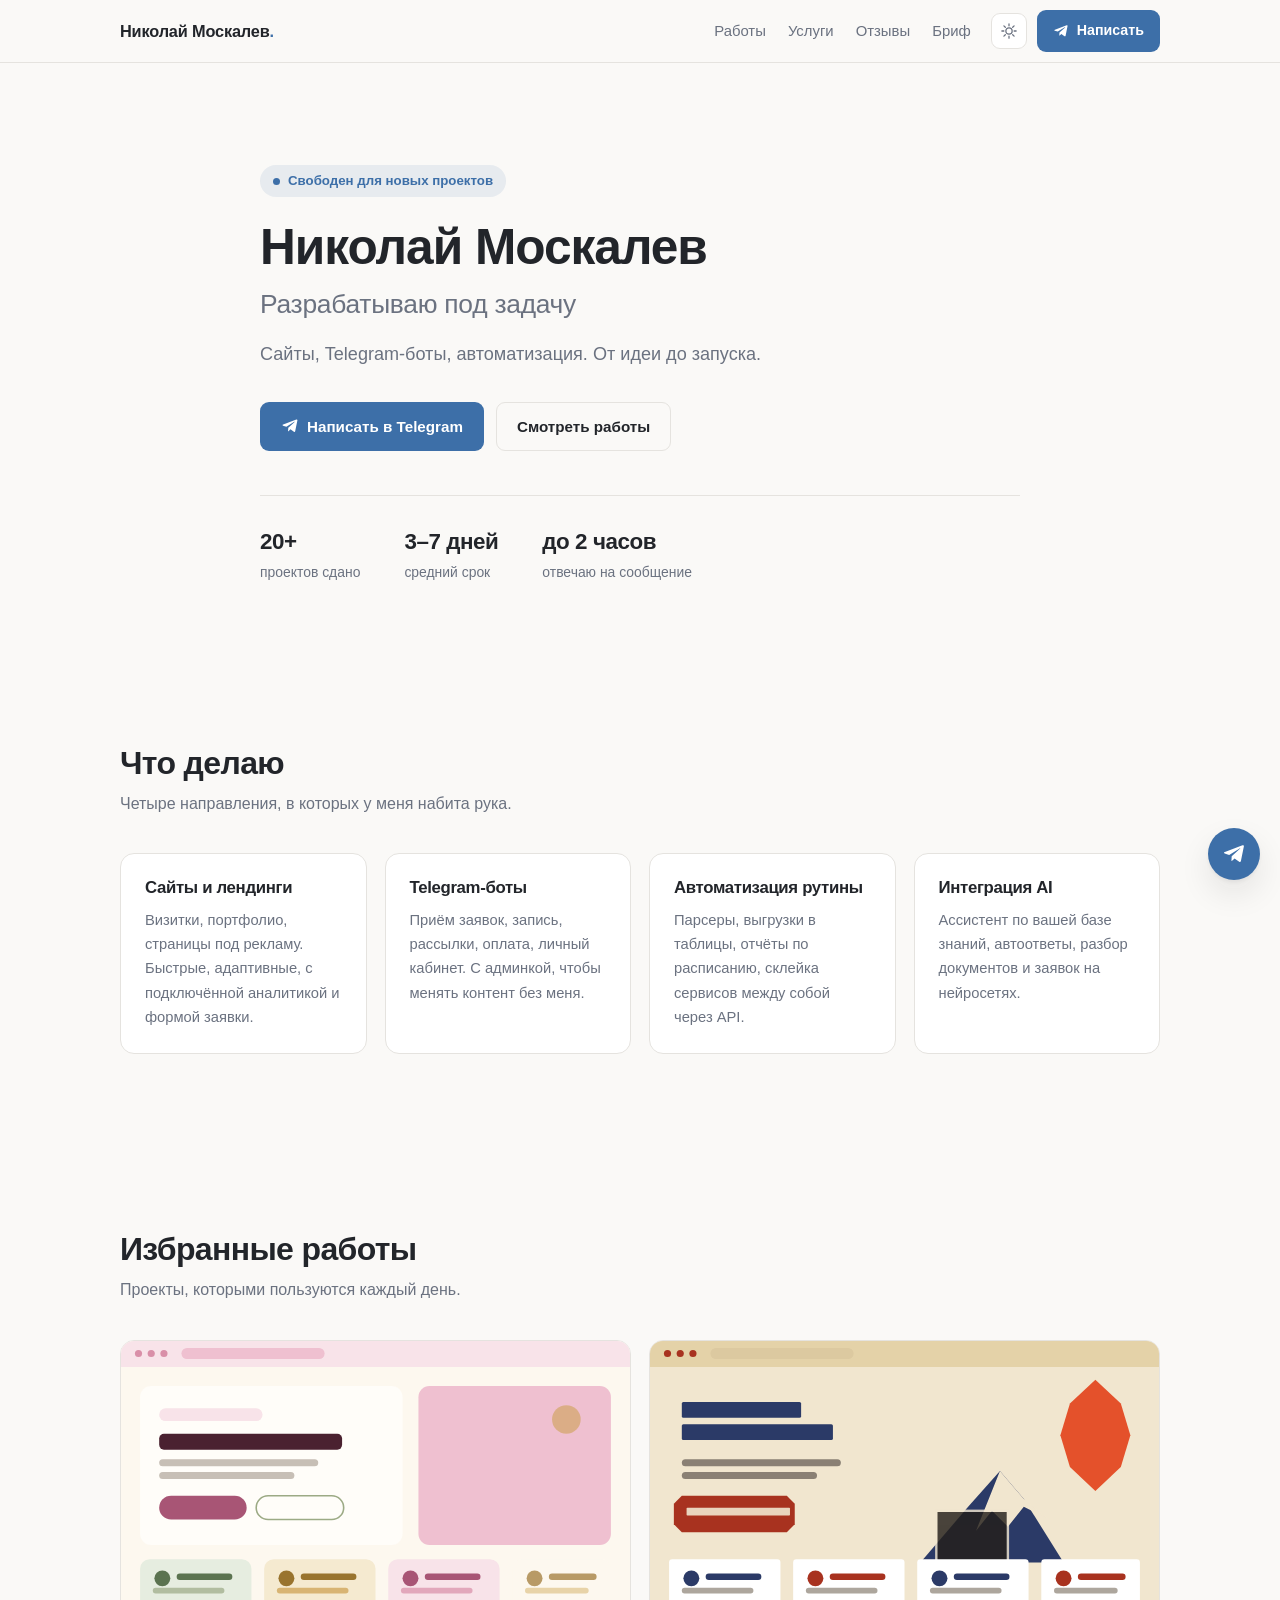
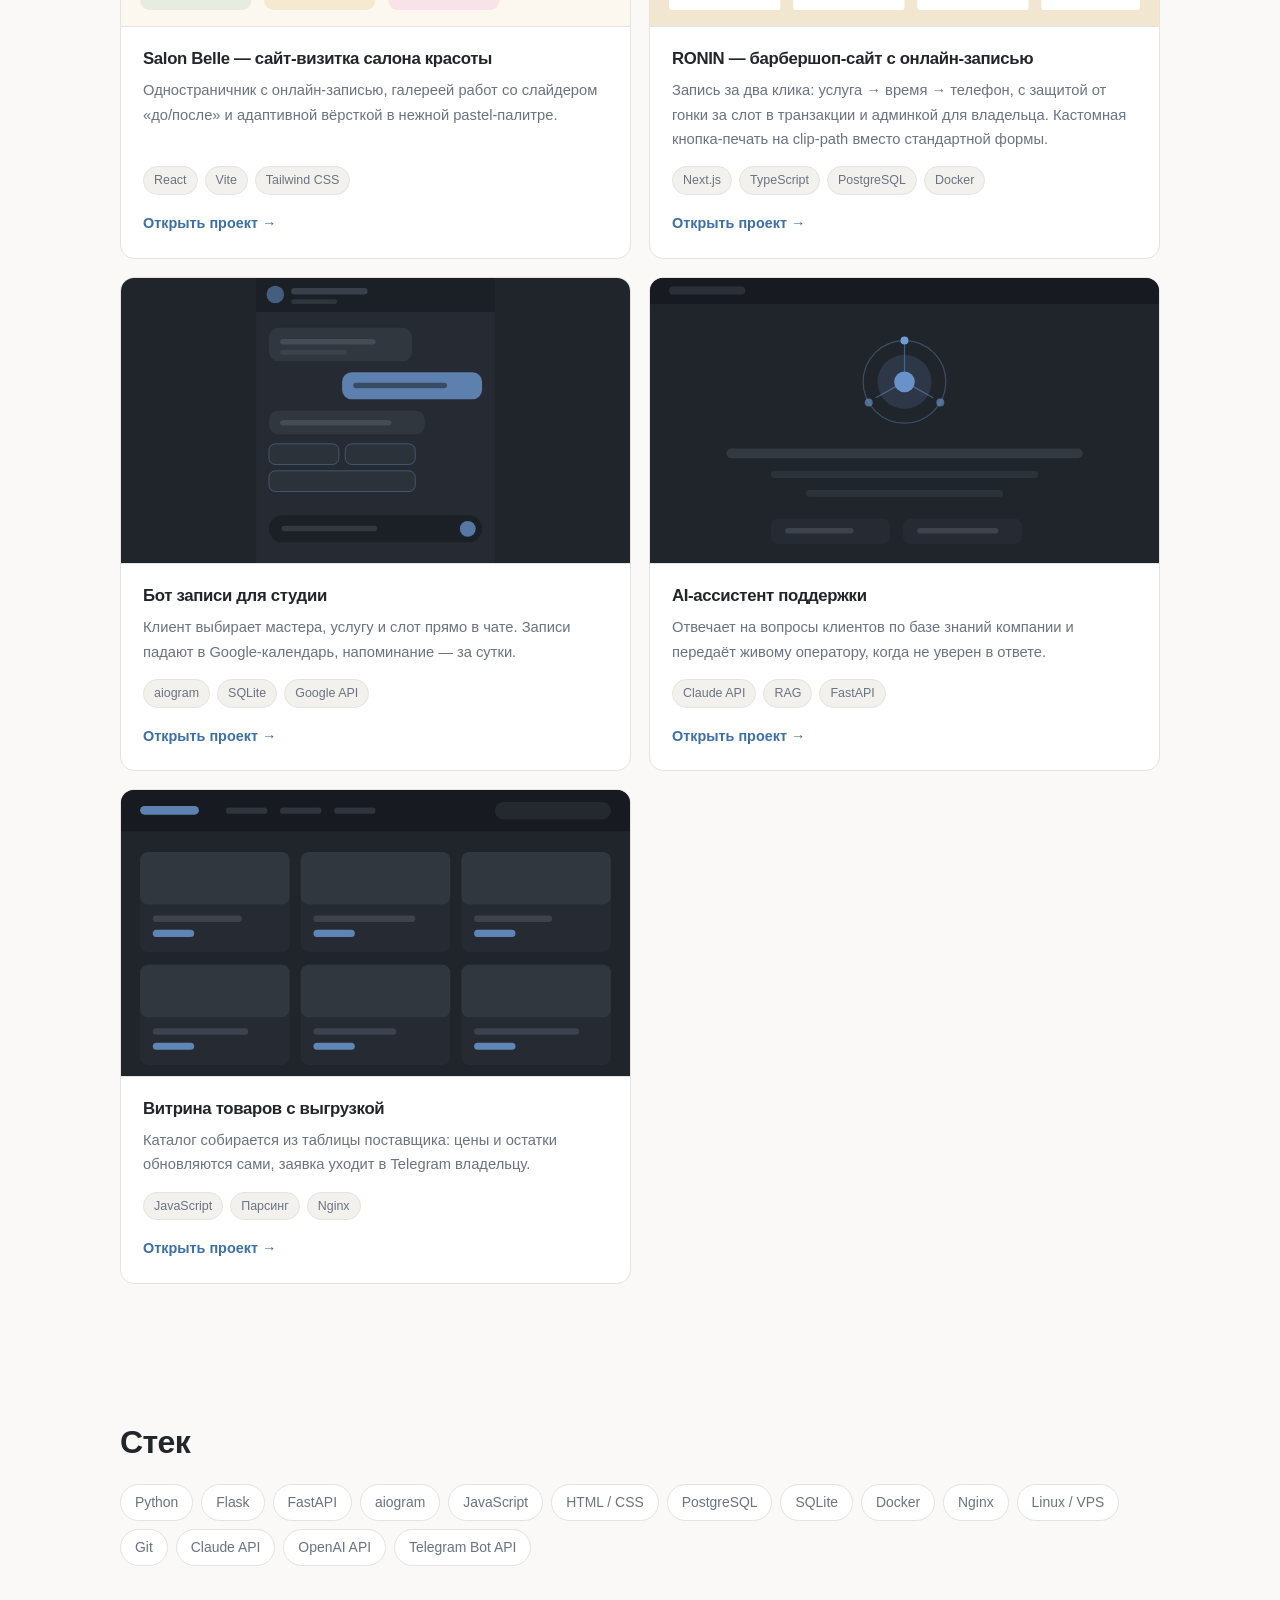
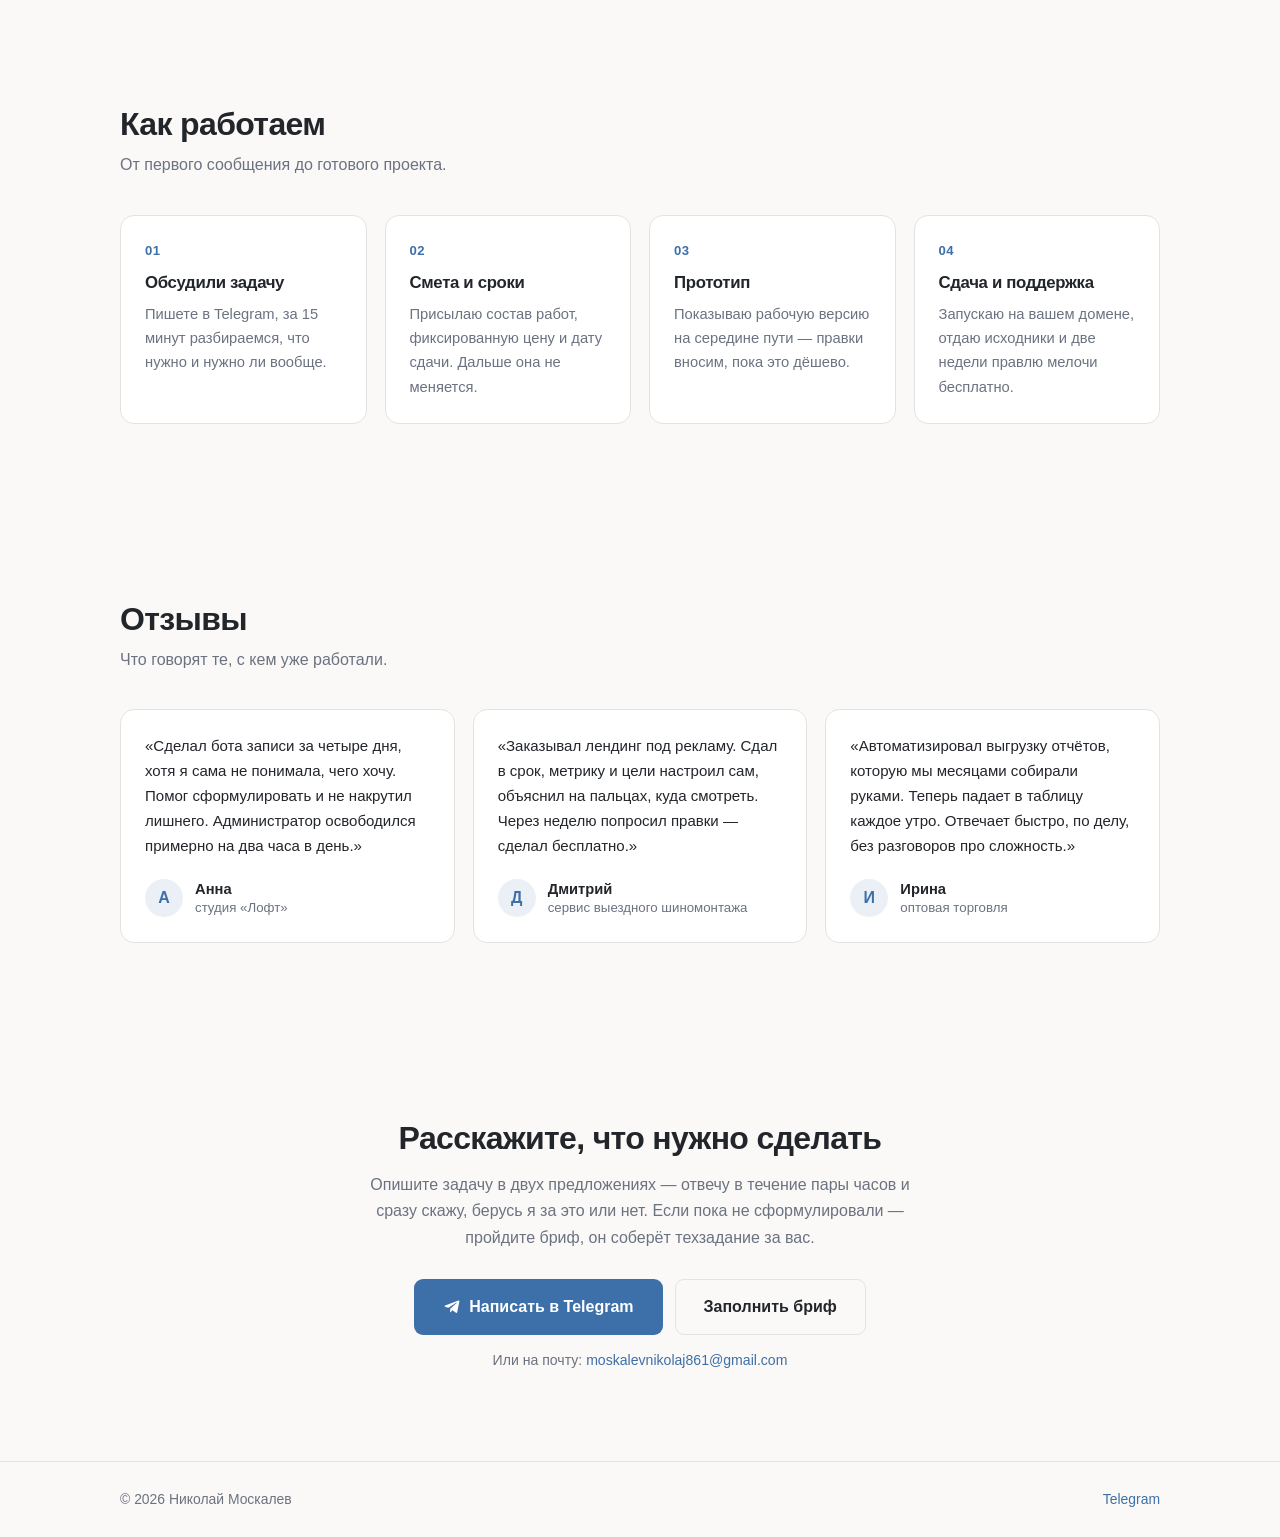
==== commit f552a58a: "Портфолио: карточка RONIN, деплой на сервер Барбершоп-сайт с онлайн-записью — второй реальный проект" ====
--- a/index.html
+++ b/index.html
@@ -111,7 +111,7 @@
   <section class="section reveal" id="works">
     <div class="container">
       <h2 class="section-title">Избранные работы</h2>
-      <p class="section-sub">Четыре проекта, которыми пользуются каждый день.</p>
+      <p class="section-sub">Проекты, которыми пользуются каждый день.</p>
 
       <div class="grid grid-2">
 
@@ -122,6 +122,18 @@
               <h3>Salon Belle — сайт-визитка салона красоты</h3>
               <p>Одностраничник с онлайн-записью, галереей работ со слайдером «до/после» и адаптивной вёрсткой в нежной pastel-палитре.</p>
               <ul class="tags"><li>React</li><li>Vite</li><li>Tailwind CSS</li></ul>
+              <span class="card-cta">Открыть проект →</span>
+            </div>
+          </a>
+        </article>
+
+        <article class="card">
+          <a class="card-link" href="http://2.26.86.33:8081/ru" target="_blank" rel="noopener">
+            <img class="card-media" src="assets/work-ronin.svg" alt="Превью сайта барбершопа RONIN" width="640" height="360" loading="lazy">
+            <div class="card-body">
+              <h3>RONIN — барбершоп-сайт с онлайн-записью</h3>
+              <p>Запись за два клика: услуга → время → телефон, с защитой от гонки за слот в транзакции и админкой для владельца. Кастомная кнопка-печать на clip-path вместо стандартной формы.</p>
+              <ul class="tags"><li>Next.js</li><li>TypeScript</li><li>PostgreSQL</li><li>Docker</li></ul>
               <span class="card-cta">Открыть проект →</span>
             </div>
           </a>
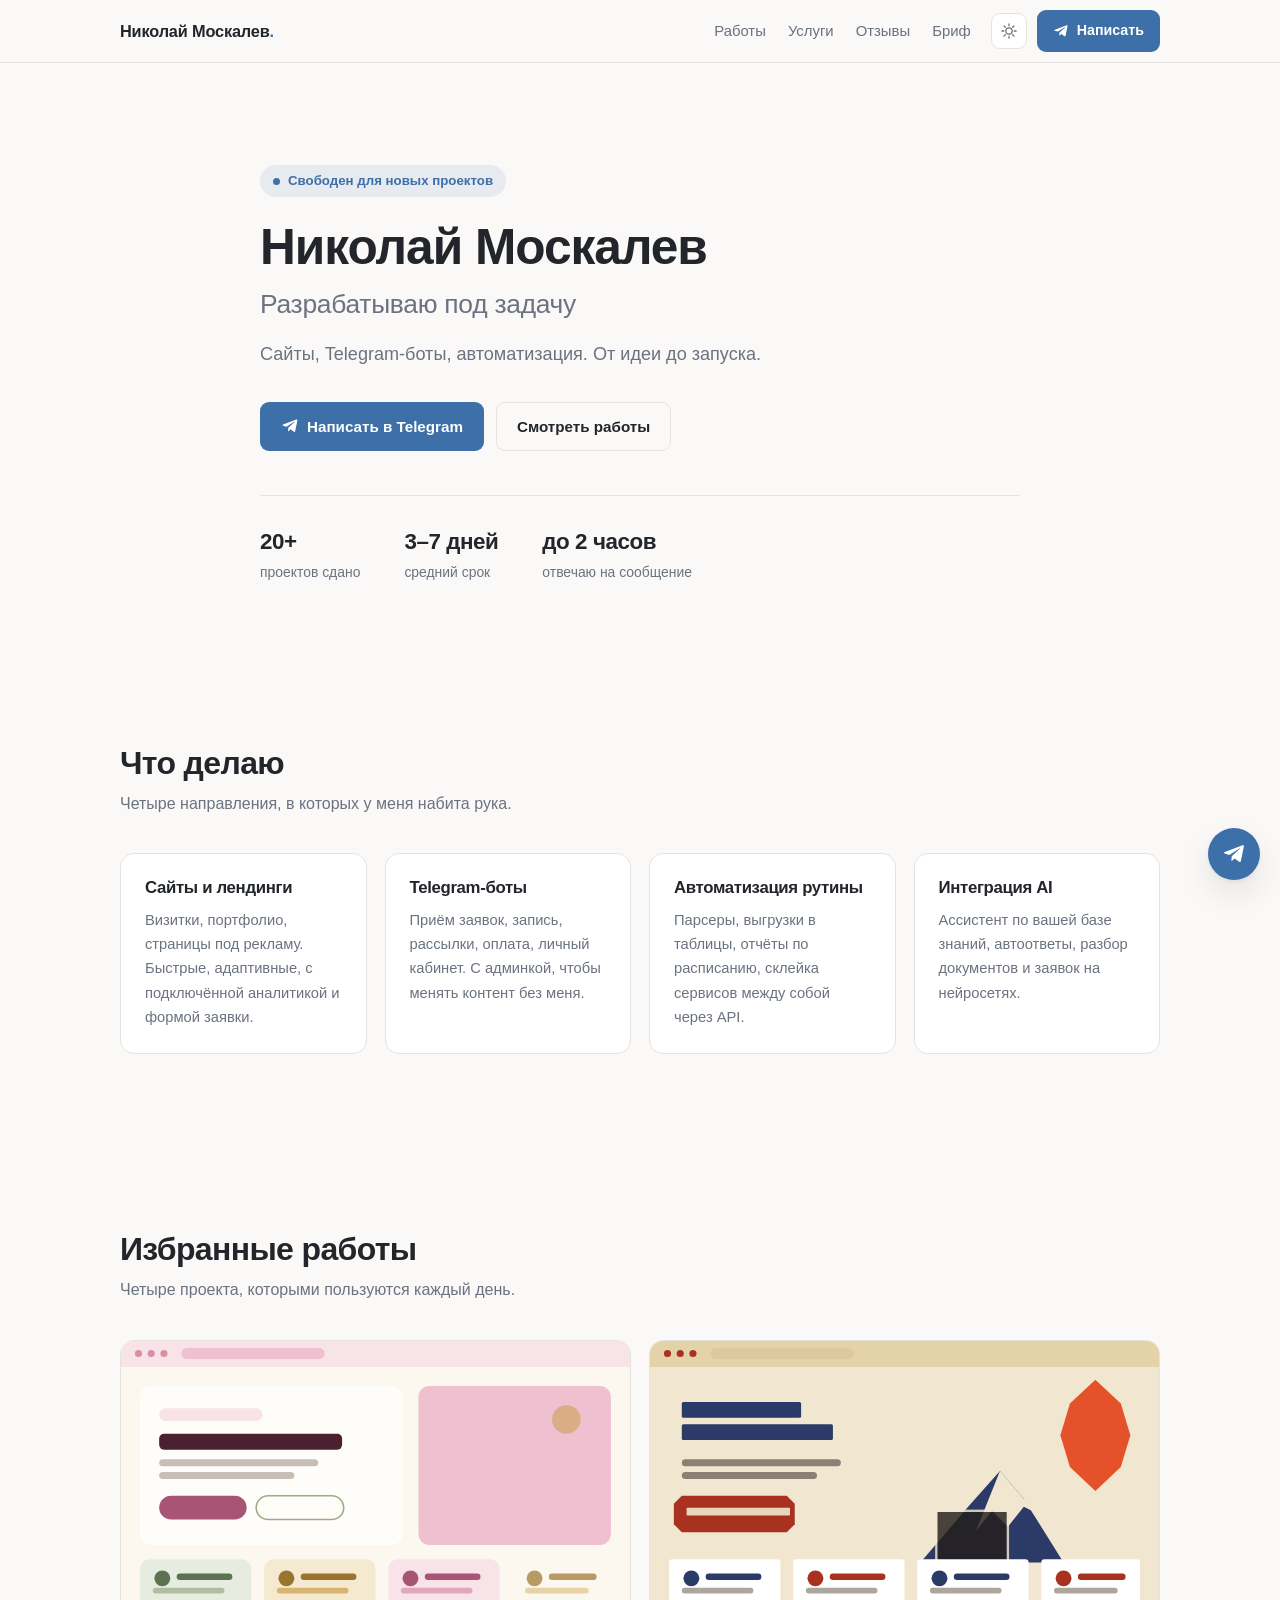
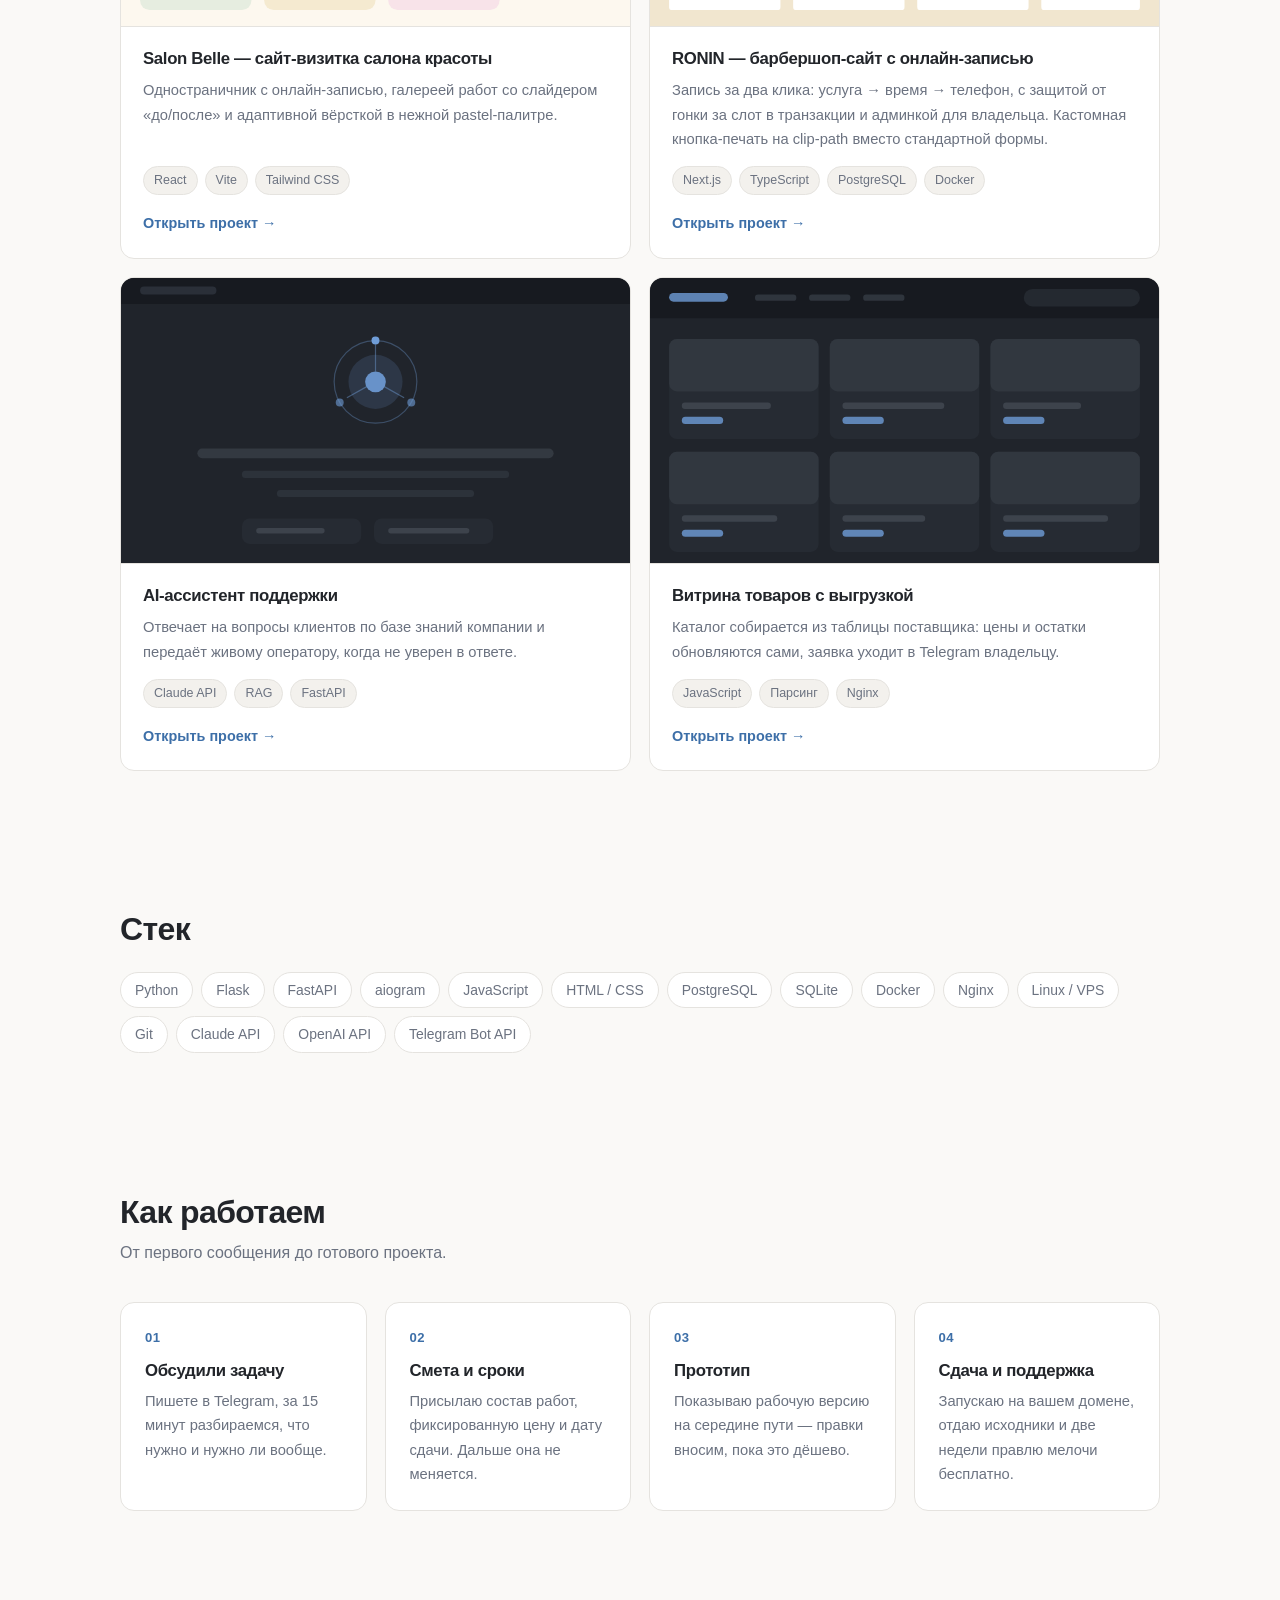
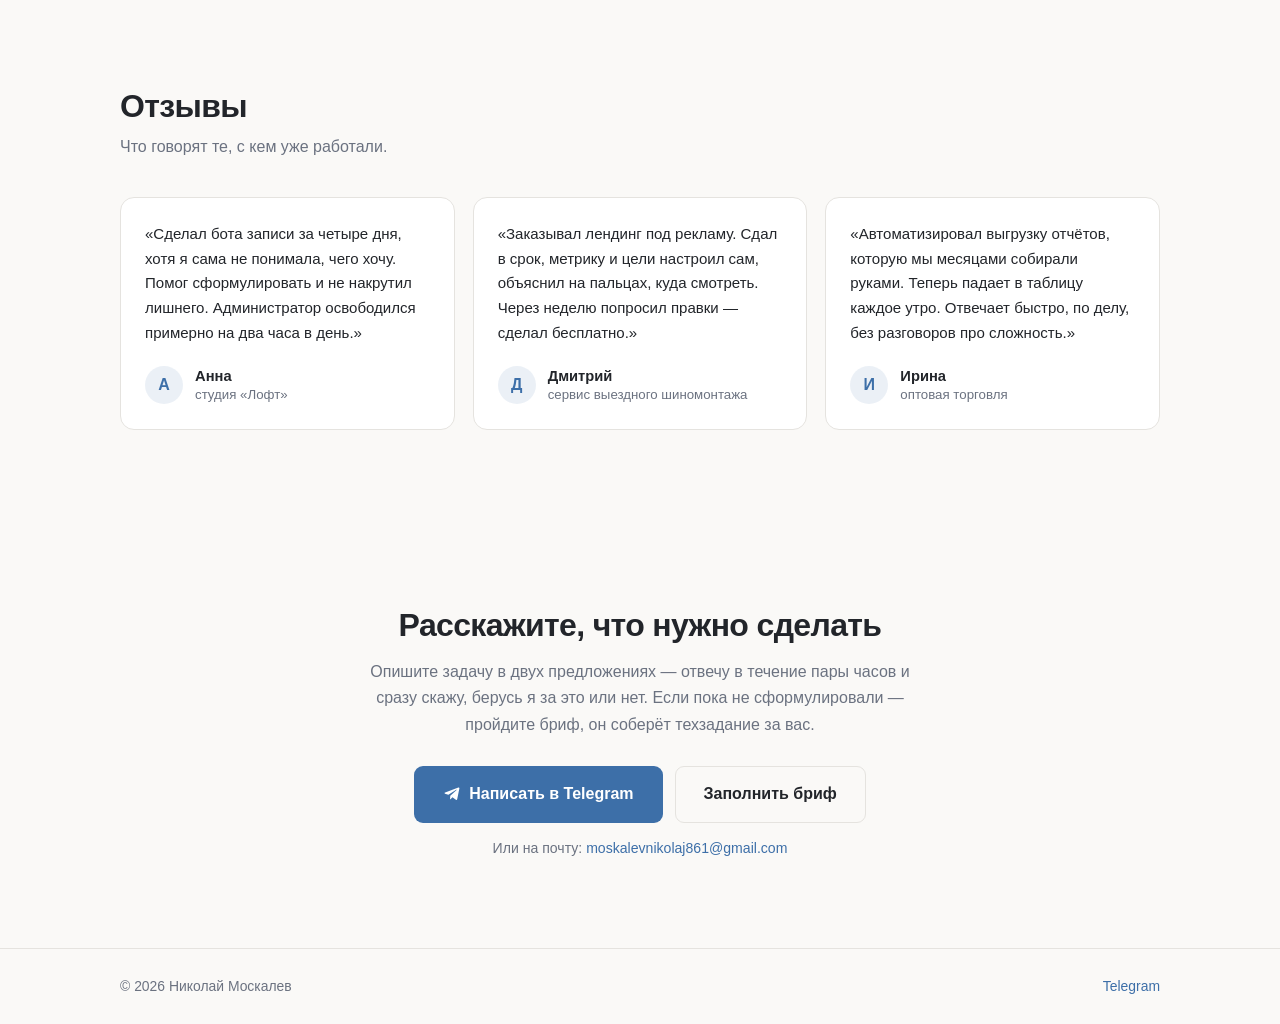
==== commit 84be4940: "Исправление: RONIN заменяет «Бот записи», а не пятая карточка Прошлый коммит вставил RONIN пятой кар" ====
--- a/index.html
+++ b/index.html
@@ -111,7 +111,7 @@
   <section class="section reveal" id="works">
     <div class="container">
       <h2 class="section-title">Избранные работы</h2>
-      <p class="section-sub">Проекты, которыми пользуются каждый день.</p>
+      <p class="section-sub">Четыре проекта, которыми пользуются каждый день.</p>
 
       <div class="grid grid-2">
 
@@ -134,18 +134,6 @@
               <h3>RONIN — барбершоп-сайт с онлайн-записью</h3>
               <p>Запись за два клика: услуга → время → телефон, с защитой от гонки за слот в транзакции и админкой для владельца. Кастомная кнопка-печать на clip-path вместо стандартной формы.</p>
               <ul class="tags"><li>Next.js</li><li>TypeScript</li><li>PostgreSQL</li><li>Docker</li></ul>
-              <span class="card-cta">Открыть проект →</span>
-            </div>
-          </a>
-        </article>
-
-        <article class="card">
-          <a class="card-link" href="https://example.com" target="_blank" rel="noopener">
-            <img class="card-media" src="assets/work-2.svg" alt="Превью проекта «Бот записи»" width="640" height="360" loading="lazy">
-            <div class="card-body">
-              <h3>Бот записи для студии</h3>
-              <p>Клиент выбирает мастера, услугу и слот прямо в чате. Записи падают в Google-календарь, напоминание — за сутки.</p>
-              <ul class="tags"><li>aiogram</li><li>SQLite</li><li>Google API</li></ul>
               <span class="card-cta">Открыть проект →</span>
             </div>
           </a>
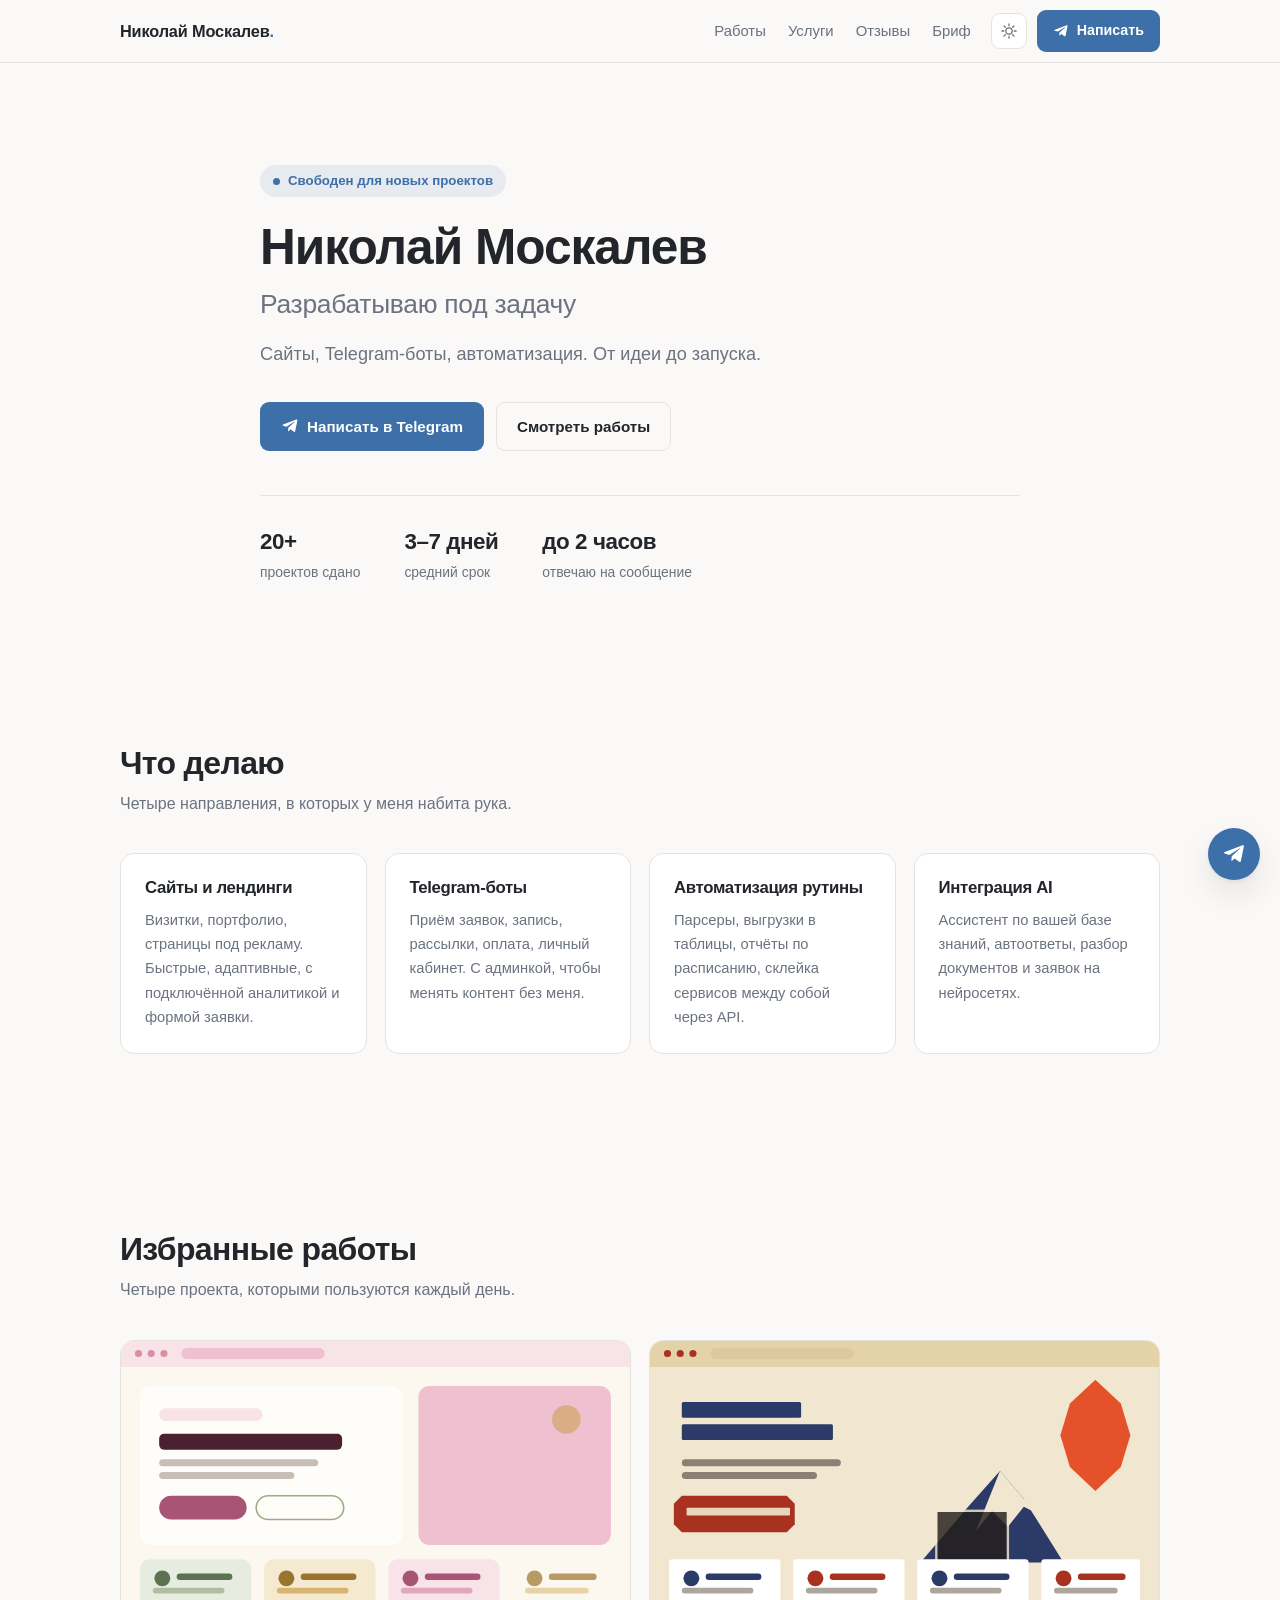
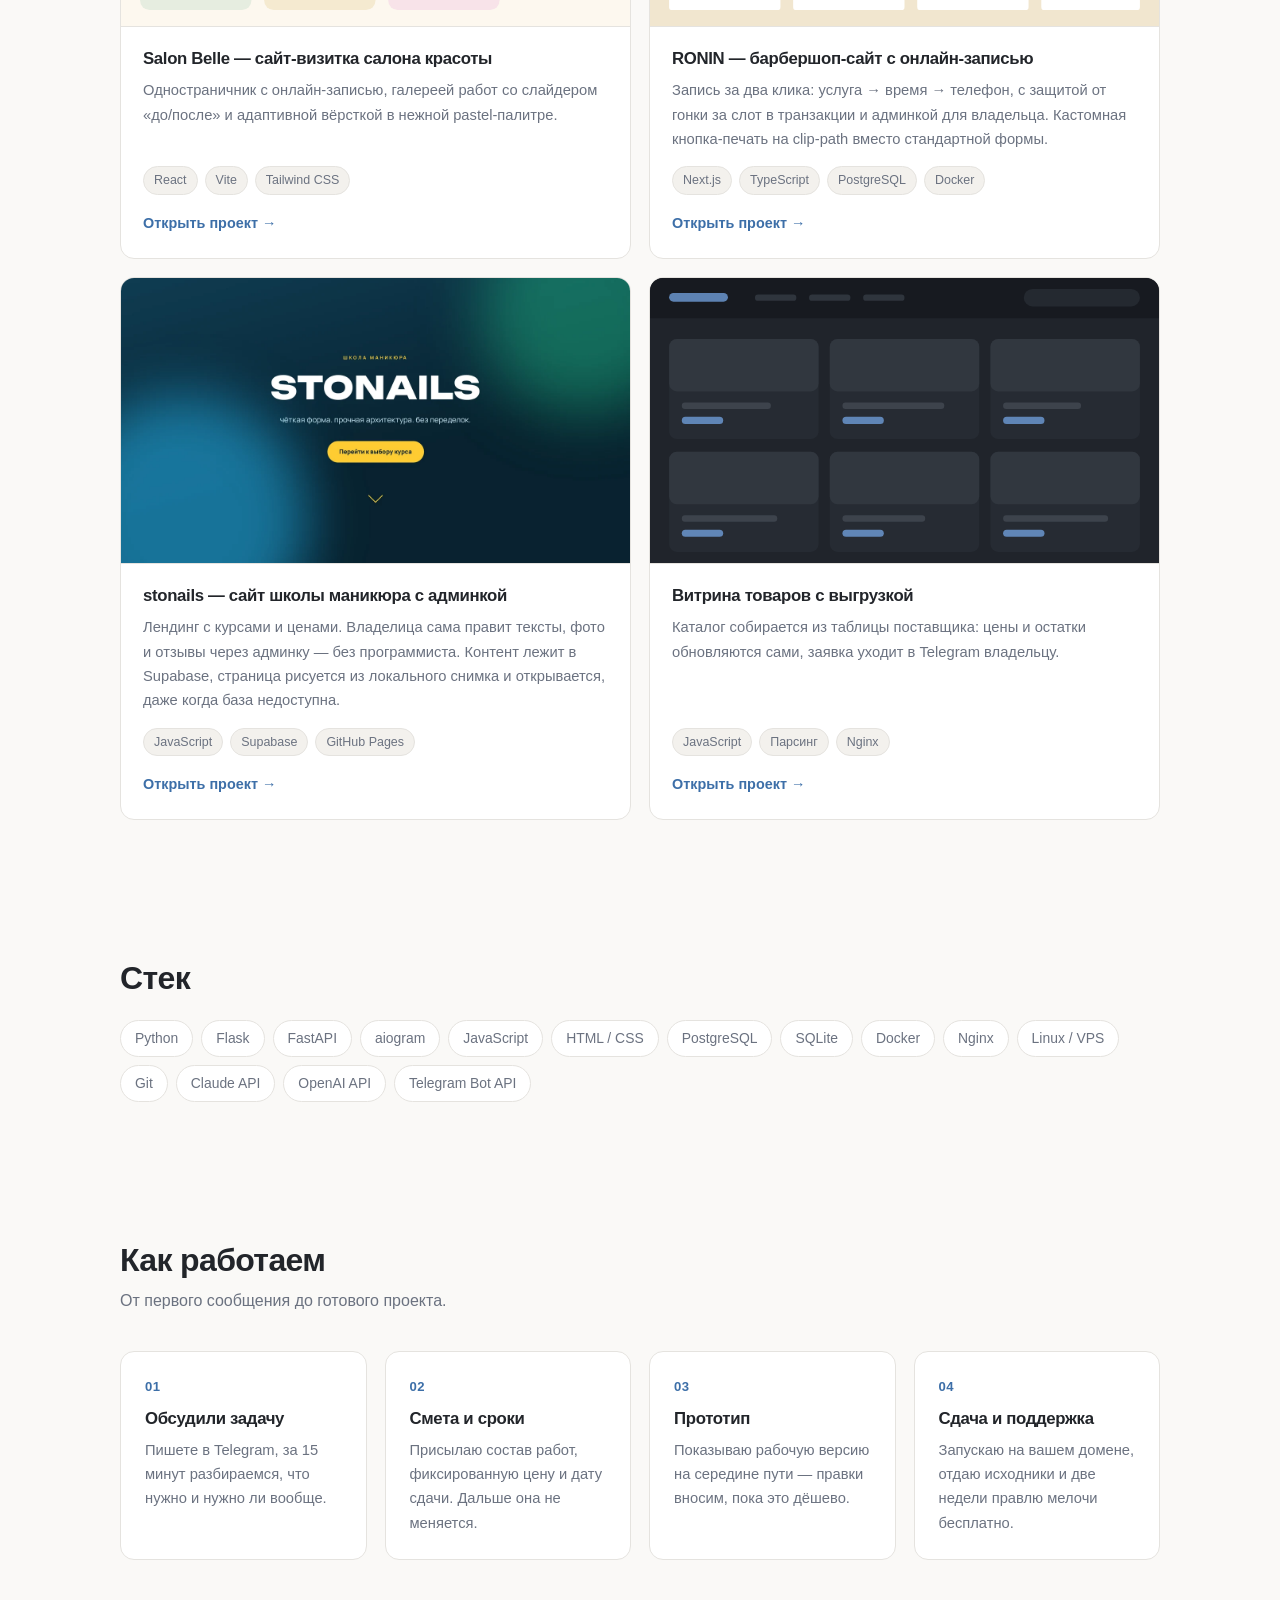
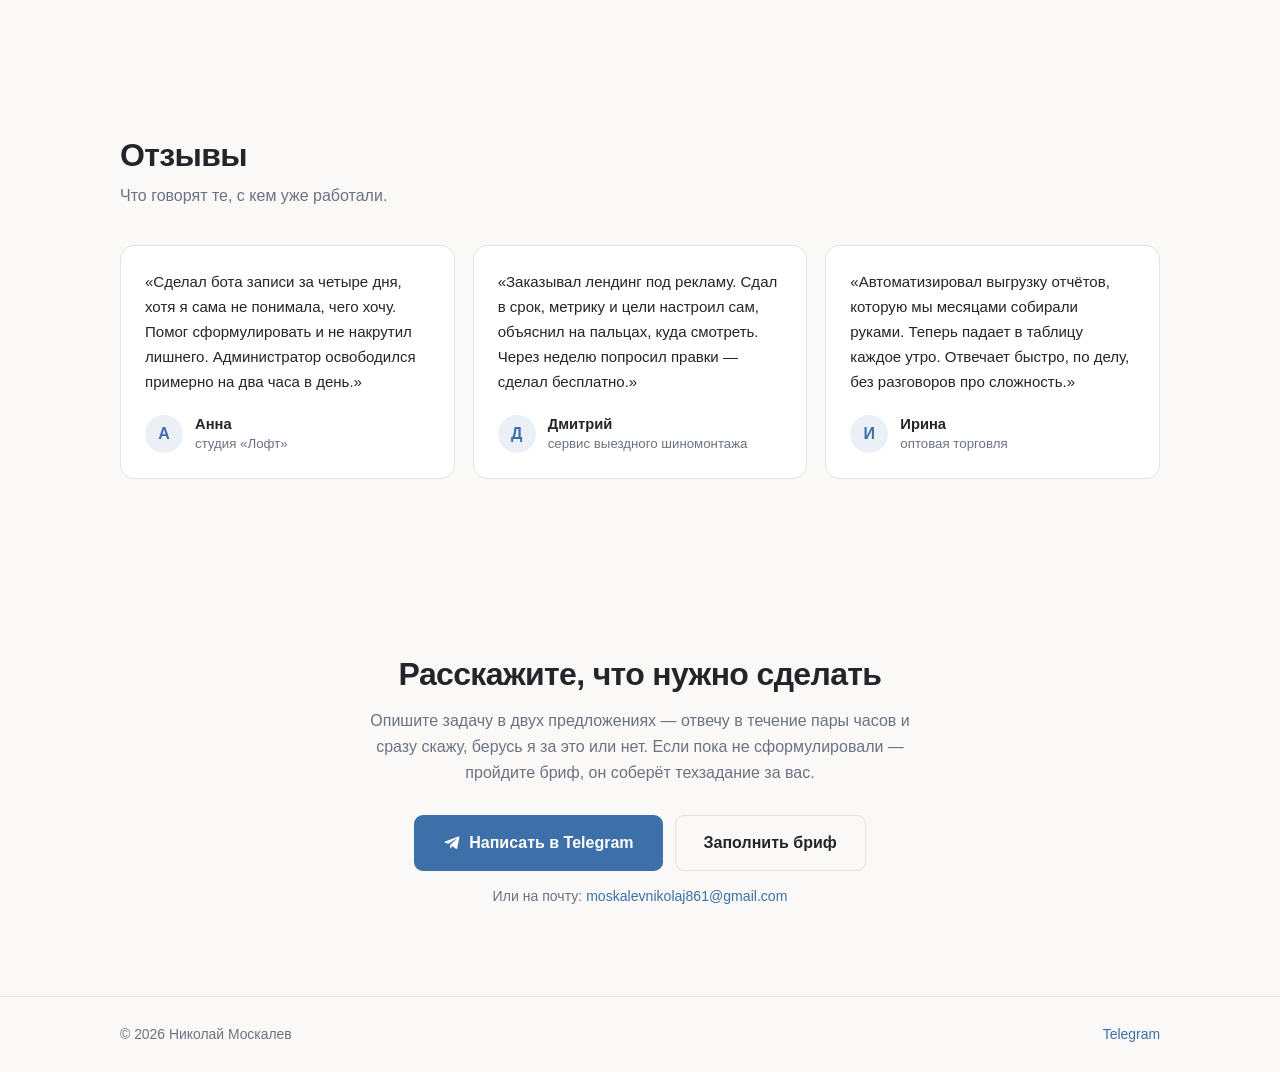
==== commit 48ba368e: "Портфолио: карточка stonails вместо заглушки «AI-ассистент» Третья работа теперь настоящая — сайт шк" ====
--- a/index.html
+++ b/index.html
@@ -140,12 +140,12 @@
         </article>
 
         <article class="card">
-          <a class="card-link" href="https://example.com" target="_blank" rel="noopener">
-            <img class="card-media" src="assets/work-3.svg" alt="Превью проекта «AI-ассистент»" width="640" height="360" loading="lazy">
-            <div class="card-body">
-              <h3>AI-ассистент поддержки</h3>
-              <p>Отвечает на вопросы клиентов по базе знаний компании и передаёт живому оператору, когда не уверен в ответе.</p>
-              <ul class="tags"><li>Claude API</li><li>RAG</li><li>FastAPI</li></ul>
+          <a class="card-link" href="https://stonails.ru" target="_blank" rel="noopener">
+            <img class="card-media" src="assets/work-stonails.webp" alt="Главный экран сайта школы маникюра stonails" width="1280" height="720" loading="lazy">
+            <div class="card-body">
+              <h3>stonails — сайт школы маникюра с админкой</h3>
+              <p>Лендинг с курсами и ценами. Владелица сама правит тексты, фото и отзывы через админку — без программиста. Контент лежит в Supabase, страница рисуется из локального снимка и открывается, даже когда база недоступна.</p>
+              <ul class="tags"><li>JavaScript</li><li>Supabase</li><li>GitHub Pages</li></ul>
               <span class="card-cta">Открыть проект →</span>
             </div>
           </a>
--- a/css/style.css
+++ b/css/style.css
@@ -639,6 +639,60 @@
 }
 
 .result-section { border-top: 1px solid var(--border); }
+
+.estimate {
+  margin-bottom: 18px;
+  padding: 20px 22px;
+  border: 1px solid var(--accent);
+  border-radius: var(--radius);
+  background: var(--accent-soft);
+}
+.estimate-top {
+  display: flex;
+  flex-wrap: wrap;
+  align-items: baseline;
+  justify-content: space-between;
+  gap: 8px;
+}
+.estimate-label {
+  font-size: 0.85rem;
+  font-weight: 550;
+  color: var(--muted);
+}
+.estimate-sum {
+  font-size: clamp(1.25rem, 1rem + 1vw, 1.7rem);
+  font-weight: 660;
+  letter-spacing: -0.02em;
+  color: var(--text);
+}
+
+.estimate-rows {
+  margin-top: 16px;
+  padding-top: 14px;
+  border-top: 1px solid var(--border);
+  font-size: 0.87rem;
+}
+.estimate-rows:empty { display: none; }
+.estimate-rows li {
+  display: flex;
+  justify-content: space-between;
+  gap: 14px;
+  padding: 4px 0;
+  color: var(--muted);
+}
+.estimate-rows li span:last-child {
+  flex: none;
+  color: var(--text);
+  font-variant-numeric: tabular-nums;
+}
+
+.estimate-note {
+  margin-top: 14px;
+  font-size: 0.82rem;
+  line-height: 1.55;
+  color: var(--muted);
+}
+.estimate-note b { color: var(--text); font-weight: 580; }
 .result-actions {
   display: flex;
   flex-wrap: wrap;
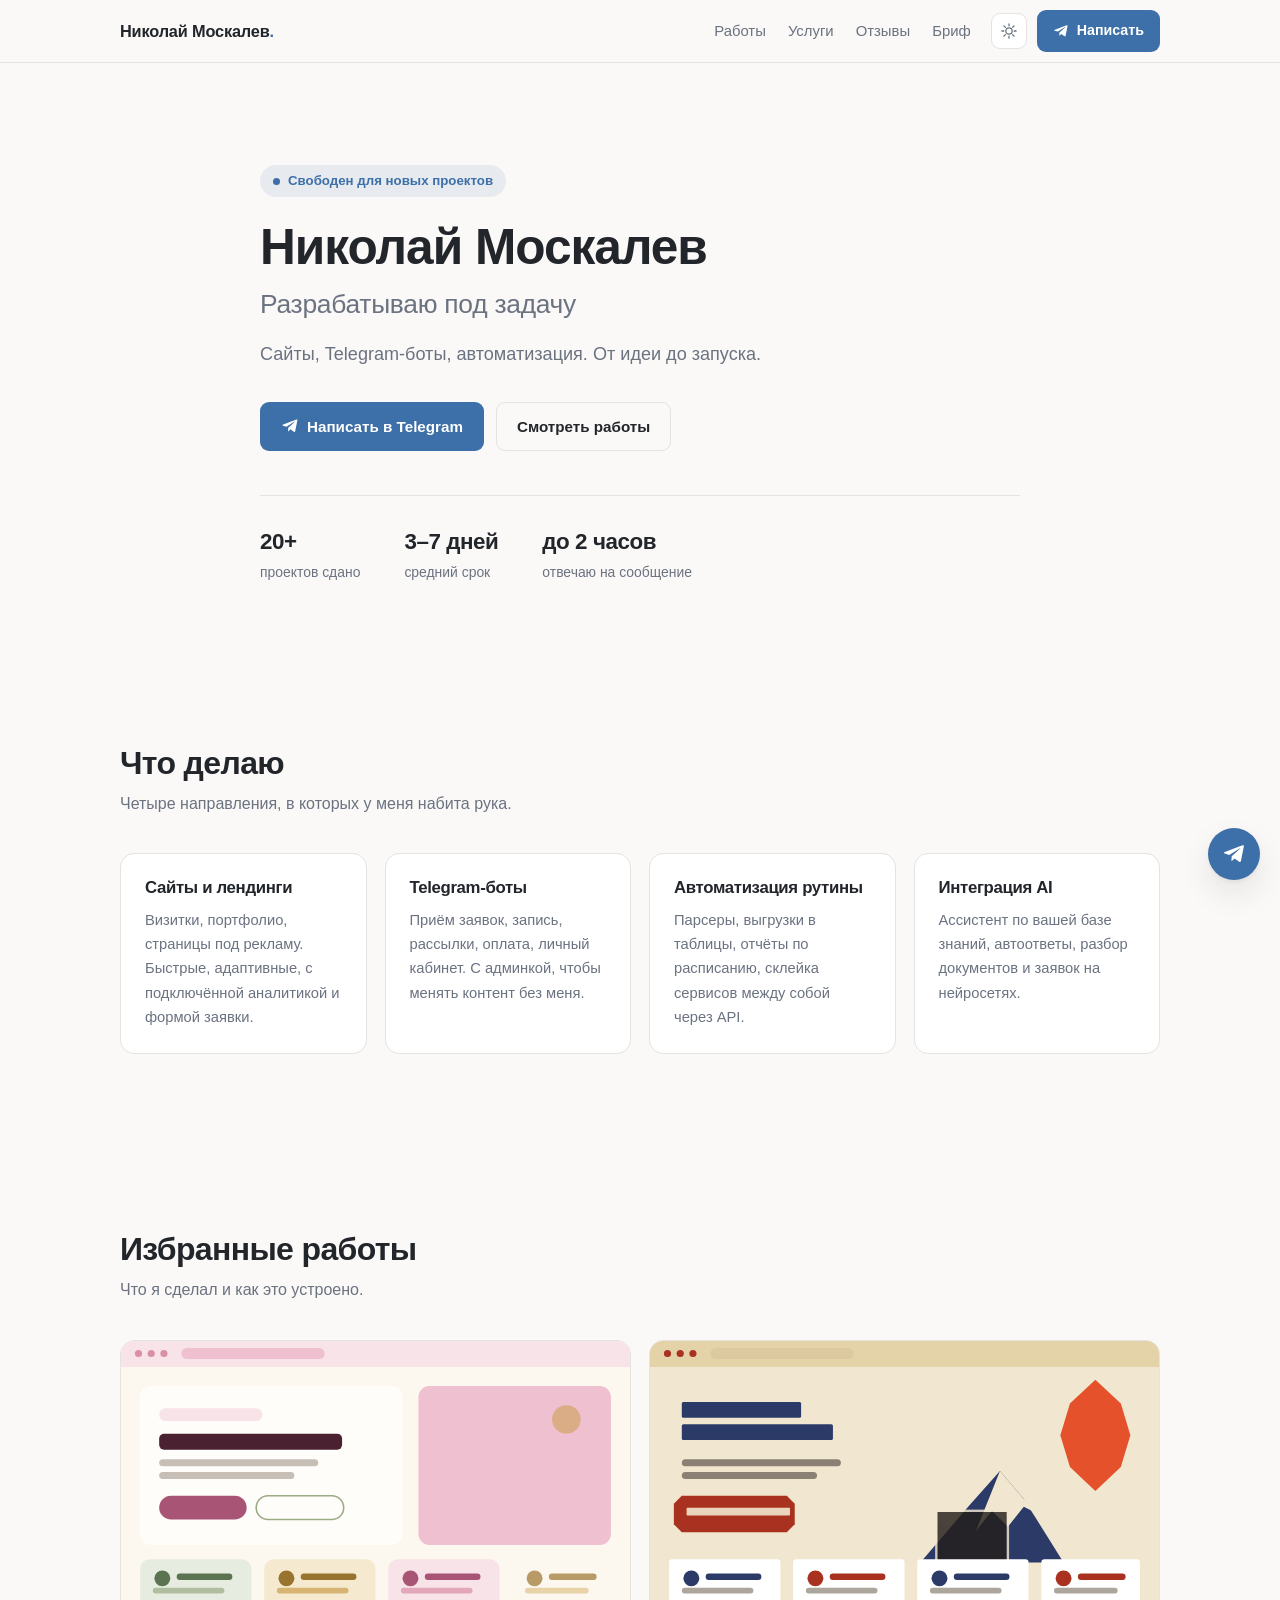
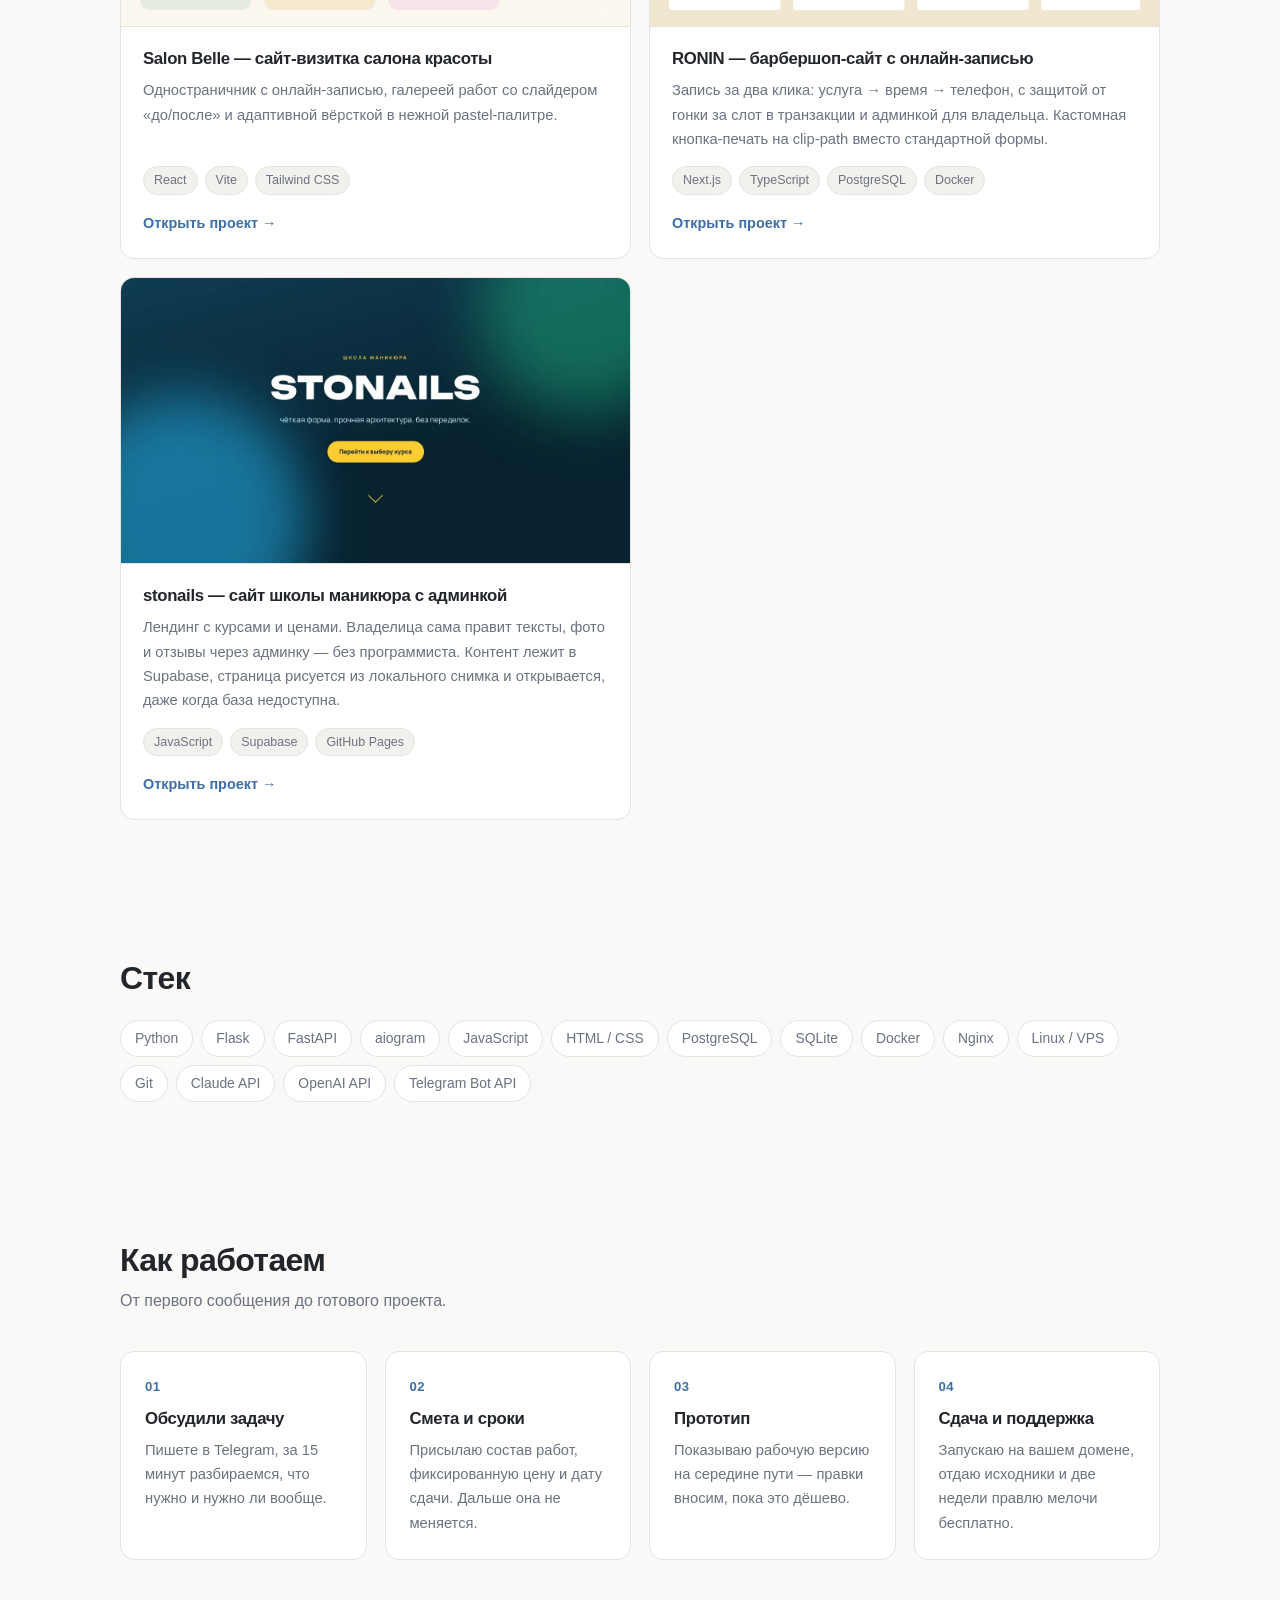
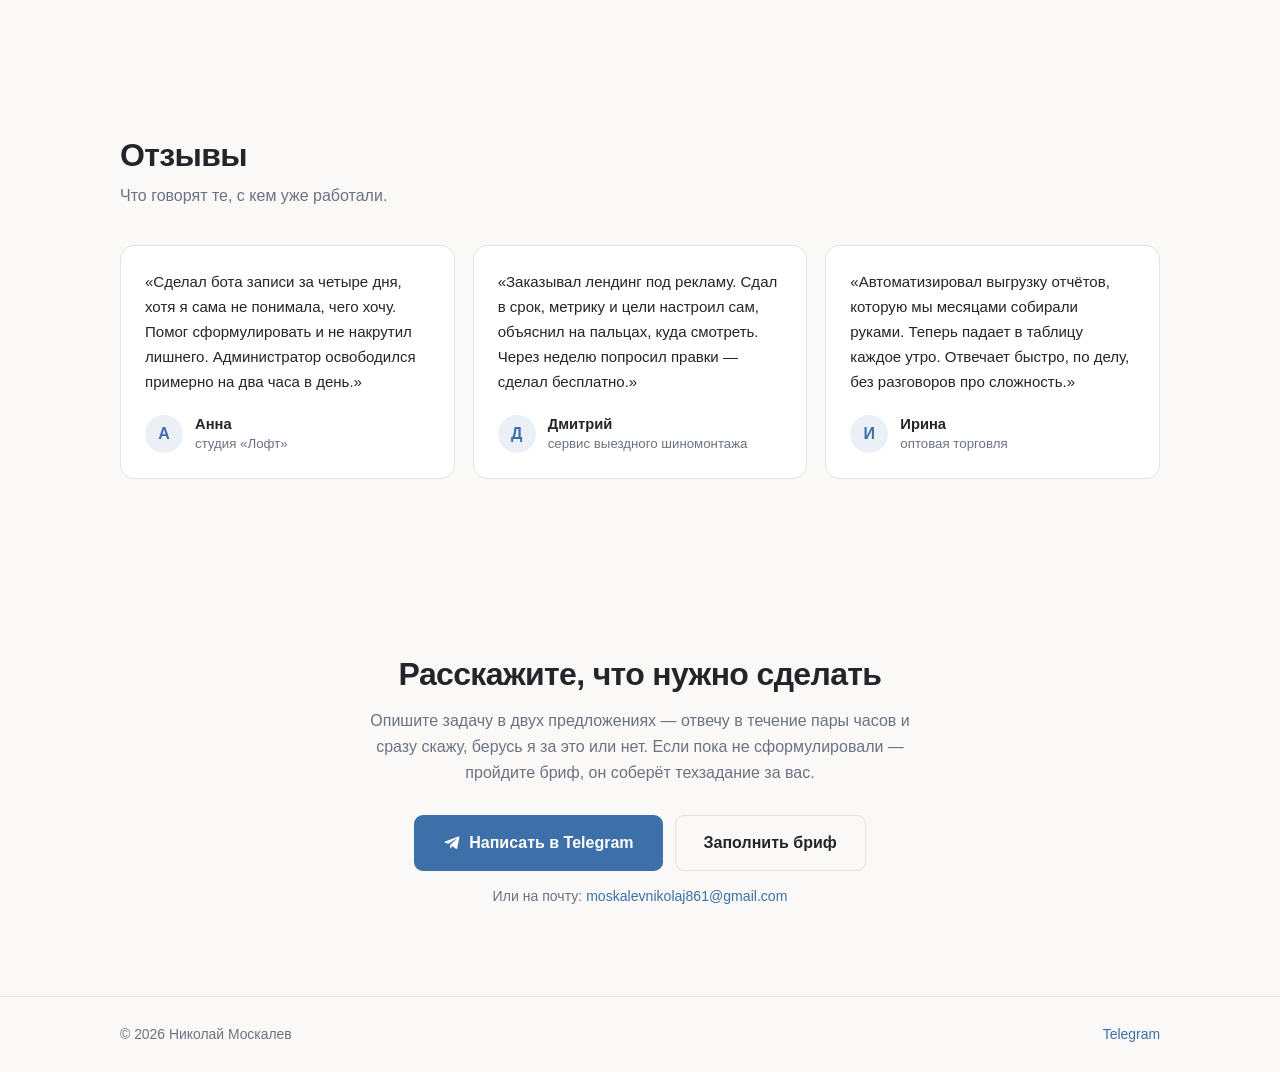
==== commit 8d31fadb: "Портфолио: убрана выдуманная карточка «Витрина товаров» Карточка вела на example.com — при клике кли" ====
--- a/index.html
+++ b/index.html
@@ -111,7 +111,7 @@
   <section class="section reveal" id="works">
     <div class="container">
       <h2 class="section-title">Избранные работы</h2>
-      <p class="section-sub">Четыре проекта, которыми пользуются каждый день.</p>
+      <p class="section-sub">Что я сделал и как это устроено.</p>
 
       <div class="grid grid-2">
 
@@ -151,18 +151,6 @@
           </a>
         </article>
 
-        <article class="card">
-          <a class="card-link" href="https://example.com" target="_blank" rel="noopener">
-            <img class="card-media" src="assets/work-4.svg" alt="Превью проекта «Витрина товаров»" width="640" height="360" loading="lazy">
-            <div class="card-body">
-              <h3>Витрина товаров с выгрузкой</h3>
-              <p>Каталог собирается из таблицы поставщика: цены и остатки обновляются сами, заявка уходит в Telegram владельцу.</p>
-              <ul class="tags"><li>JavaScript</li><li>Парсинг</li><li>Nginx</li></ul>
-              <span class="card-cta">Открыть проект →</span>
-            </div>
-          </a>
-        </article>
-
       </div>
     </div>
   </section>
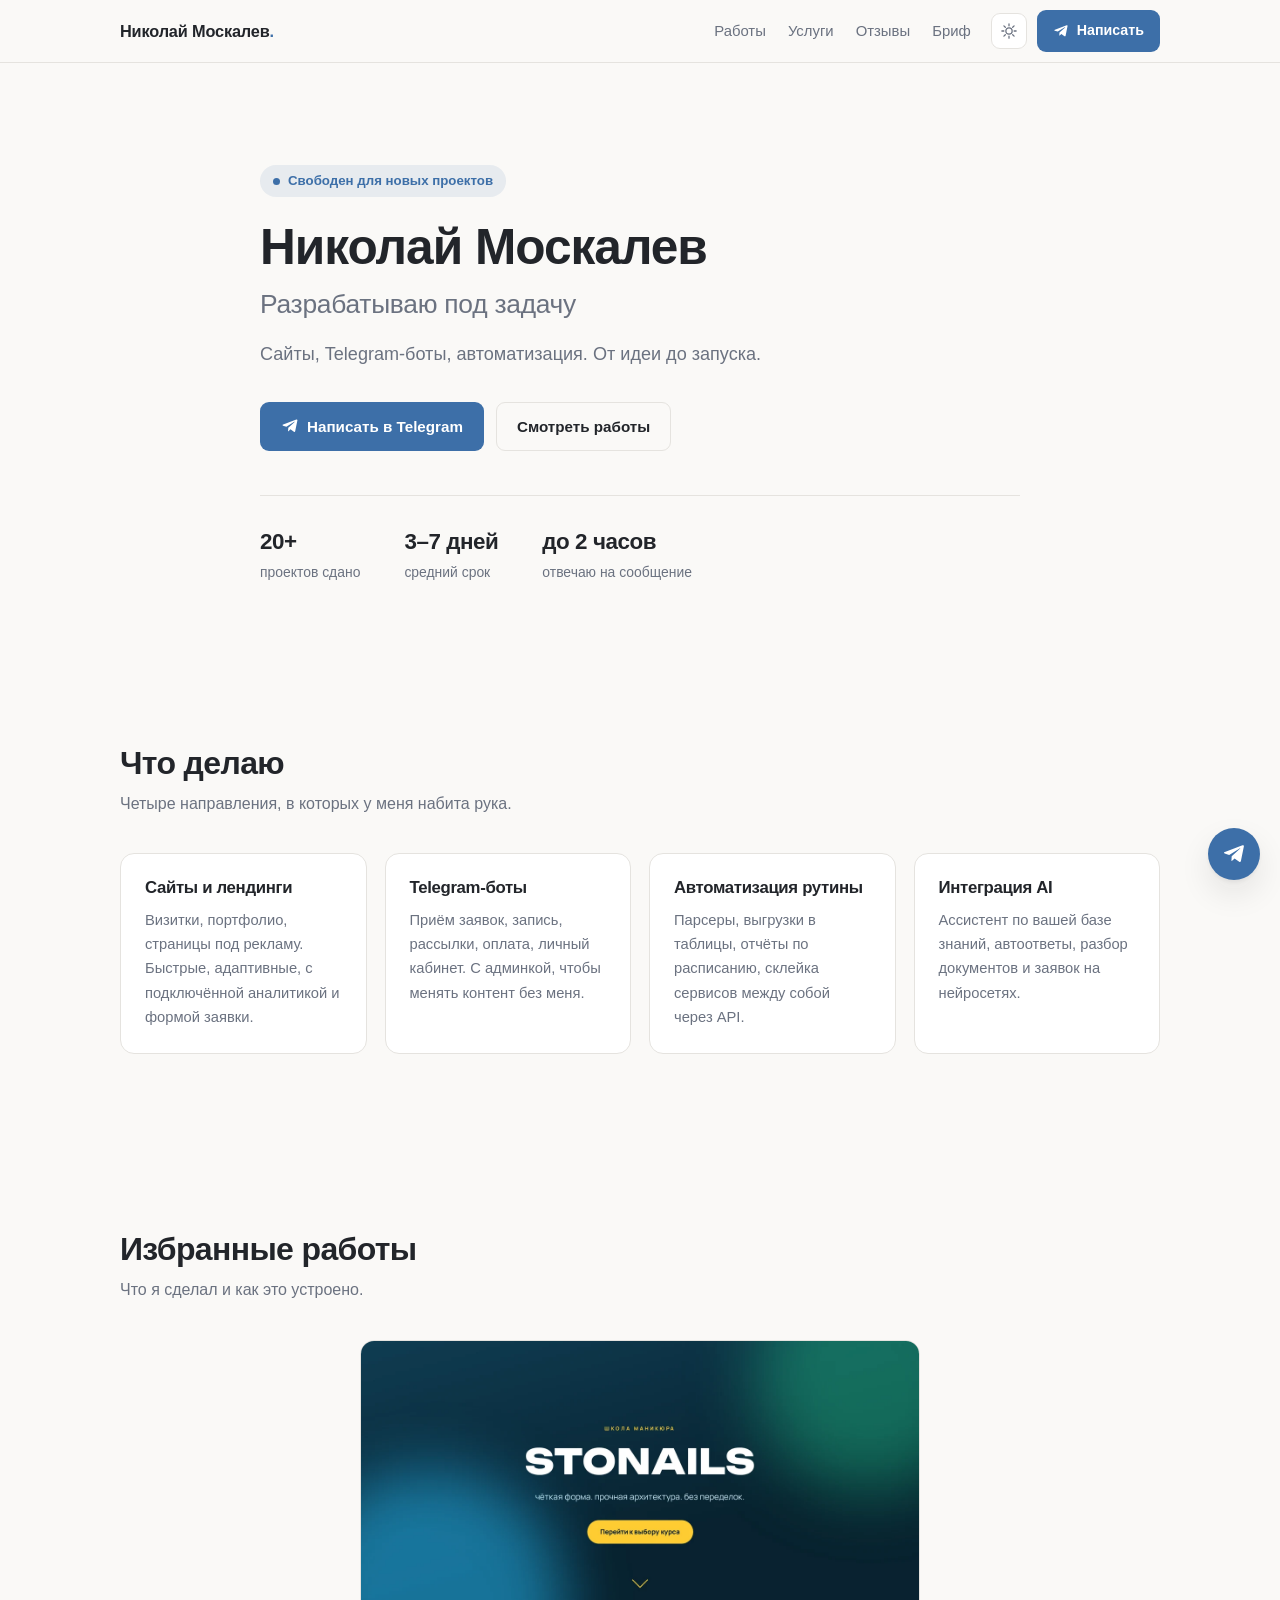
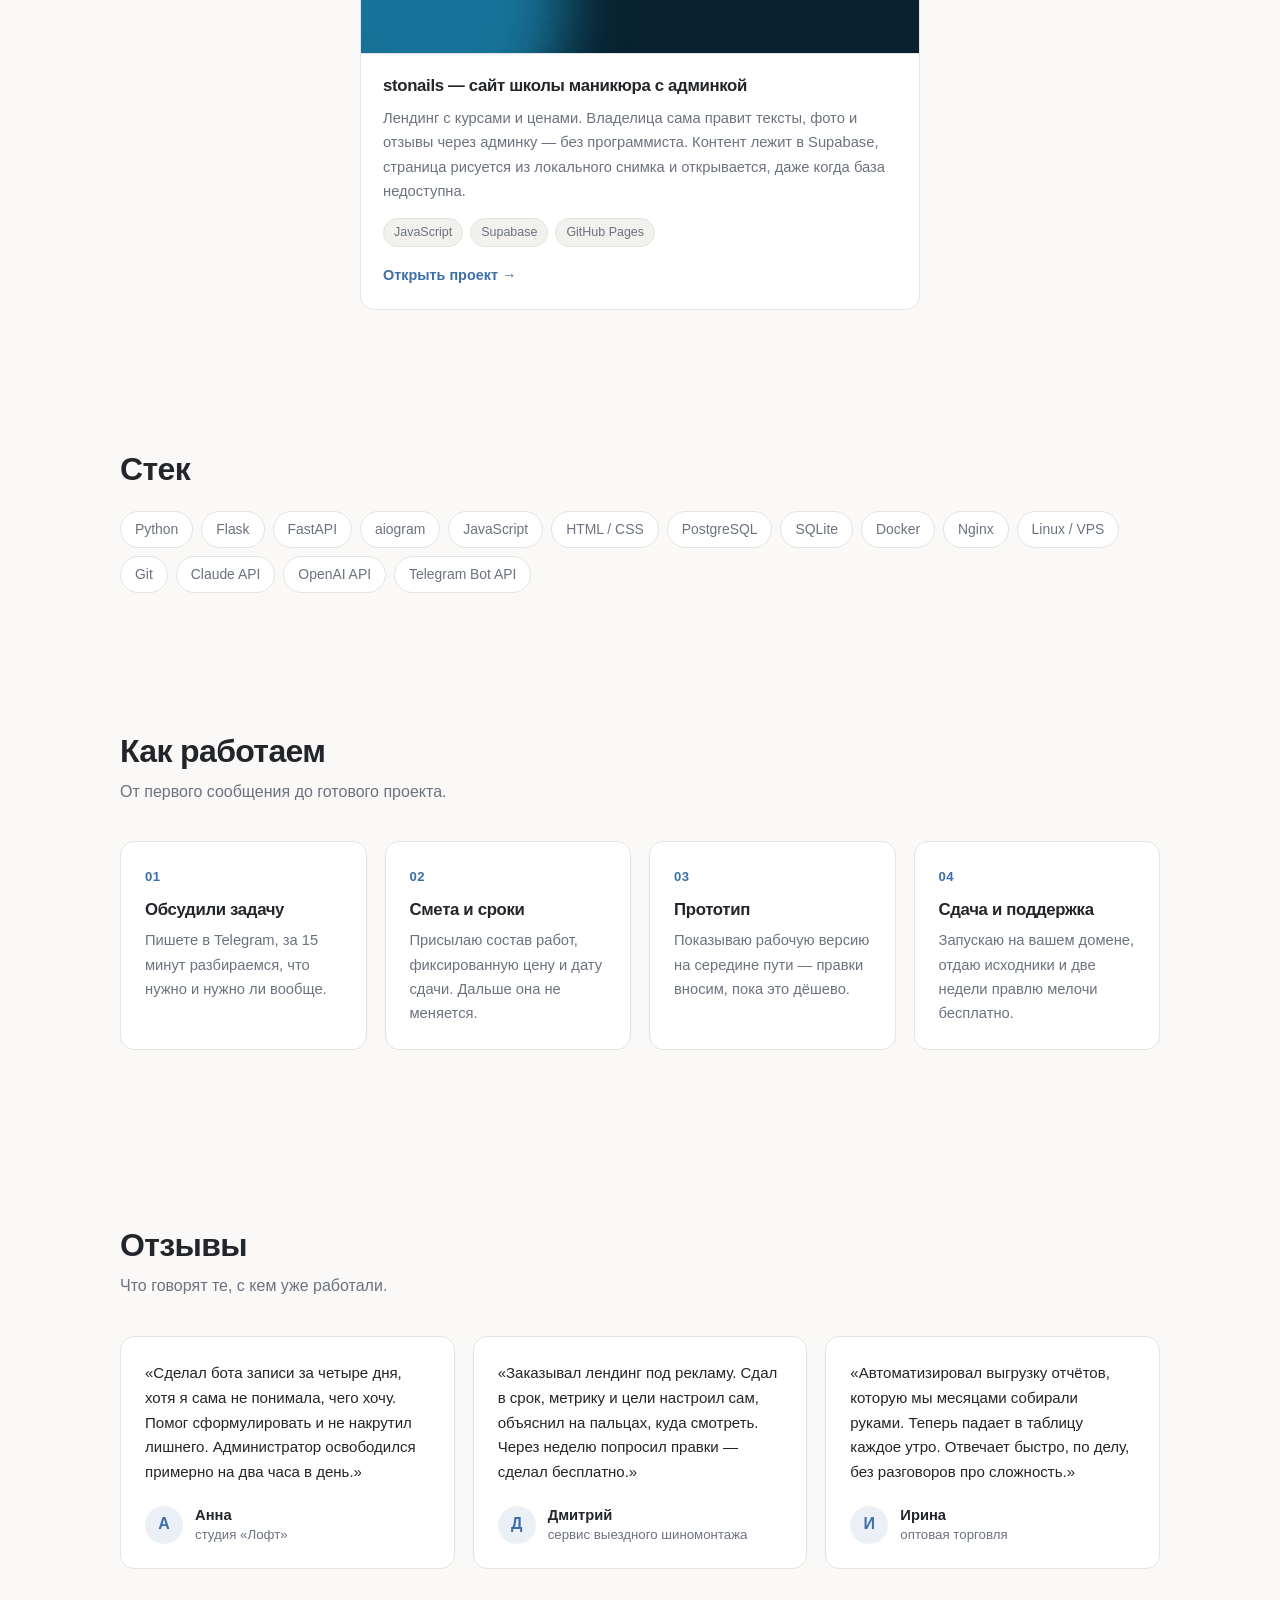
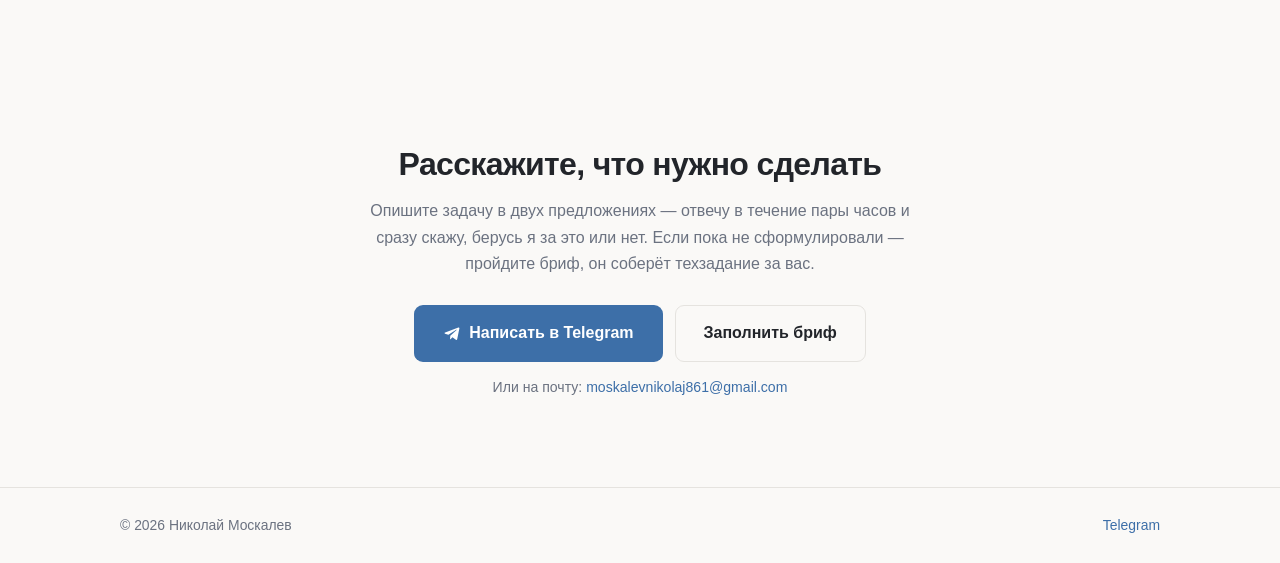
==== commit 53c9a39b: "Портфолио: удалены карточки Salon Belle и RONIN Сервер 2.26.86.33 больше не существует, исходников п" ====
--- a/index.html
+++ b/index.html
@@ -113,31 +113,7 @@
       <h2 class="section-title">Избранные работы</h2>
       <p class="section-sub">Что я сделал и как это устроено.</p>
 
-      <div class="grid grid-2">
-
-        <article class="card">
-          <a class="card-link" href="http://2.26.86.33:8080" target="_blank" rel="noopener">
-            <img class="card-media" src="assets/work-salon-belle.svg" alt="Превью сайта салона красоты Salon Belle" width="640" height="360" loading="lazy">
-            <div class="card-body">
-              <h3>Salon Belle — сайт-визитка салона красоты</h3>
-              <p>Одностраничник с онлайн-записью, галереей работ со слайдером «до/после» и адаптивной вёрсткой в нежной pastel-палитре.</p>
-              <ul class="tags"><li>React</li><li>Vite</li><li>Tailwind CSS</li></ul>
-              <span class="card-cta">Открыть проект →</span>
-            </div>
-          </a>
-        </article>
-
-        <article class="card">
-          <a class="card-link" href="http://2.26.86.33:8081/ru" target="_blank" rel="noopener">
-            <img class="card-media" src="assets/work-ronin.svg" alt="Превью сайта барбершопа RONIN" width="640" height="360" loading="lazy">
-            <div class="card-body">
-              <h3>RONIN — барбершоп-сайт с онлайн-записью</h3>
-              <p>Запись за два клика: услуга → время → телефон, с защитой от гонки за слот в транзакции и админкой для владельца. Кастомная кнопка-печать на clip-path вместо стандартной формы.</p>
-              <ul class="tags"><li>Next.js</li><li>TypeScript</li><li>PostgreSQL</li><li>Docker</li></ul>
-              <span class="card-cta">Открыть проект →</span>
-            </div>
-          </a>
-        </article>
+      <div class="grid grid-solo">
 
         <article class="card">
           <a class="card-link" href="https://stonails.ru" target="_blank" rel="noopener">
--- a/css/style.css
+++ b/css/style.css
@@ -251,6 +251,7 @@
 .grid-2 { grid-template-columns: repeat(2, 1fr); }
 .grid-3 { grid-template-columns: repeat(3, 1fr); }
 .grid-4 { grid-template-columns: repeat(4, 1fr); }
+.grid-solo { grid-template-columns: minmax(0, 560px); justify-content: center; }
 
 /* tiles */
 
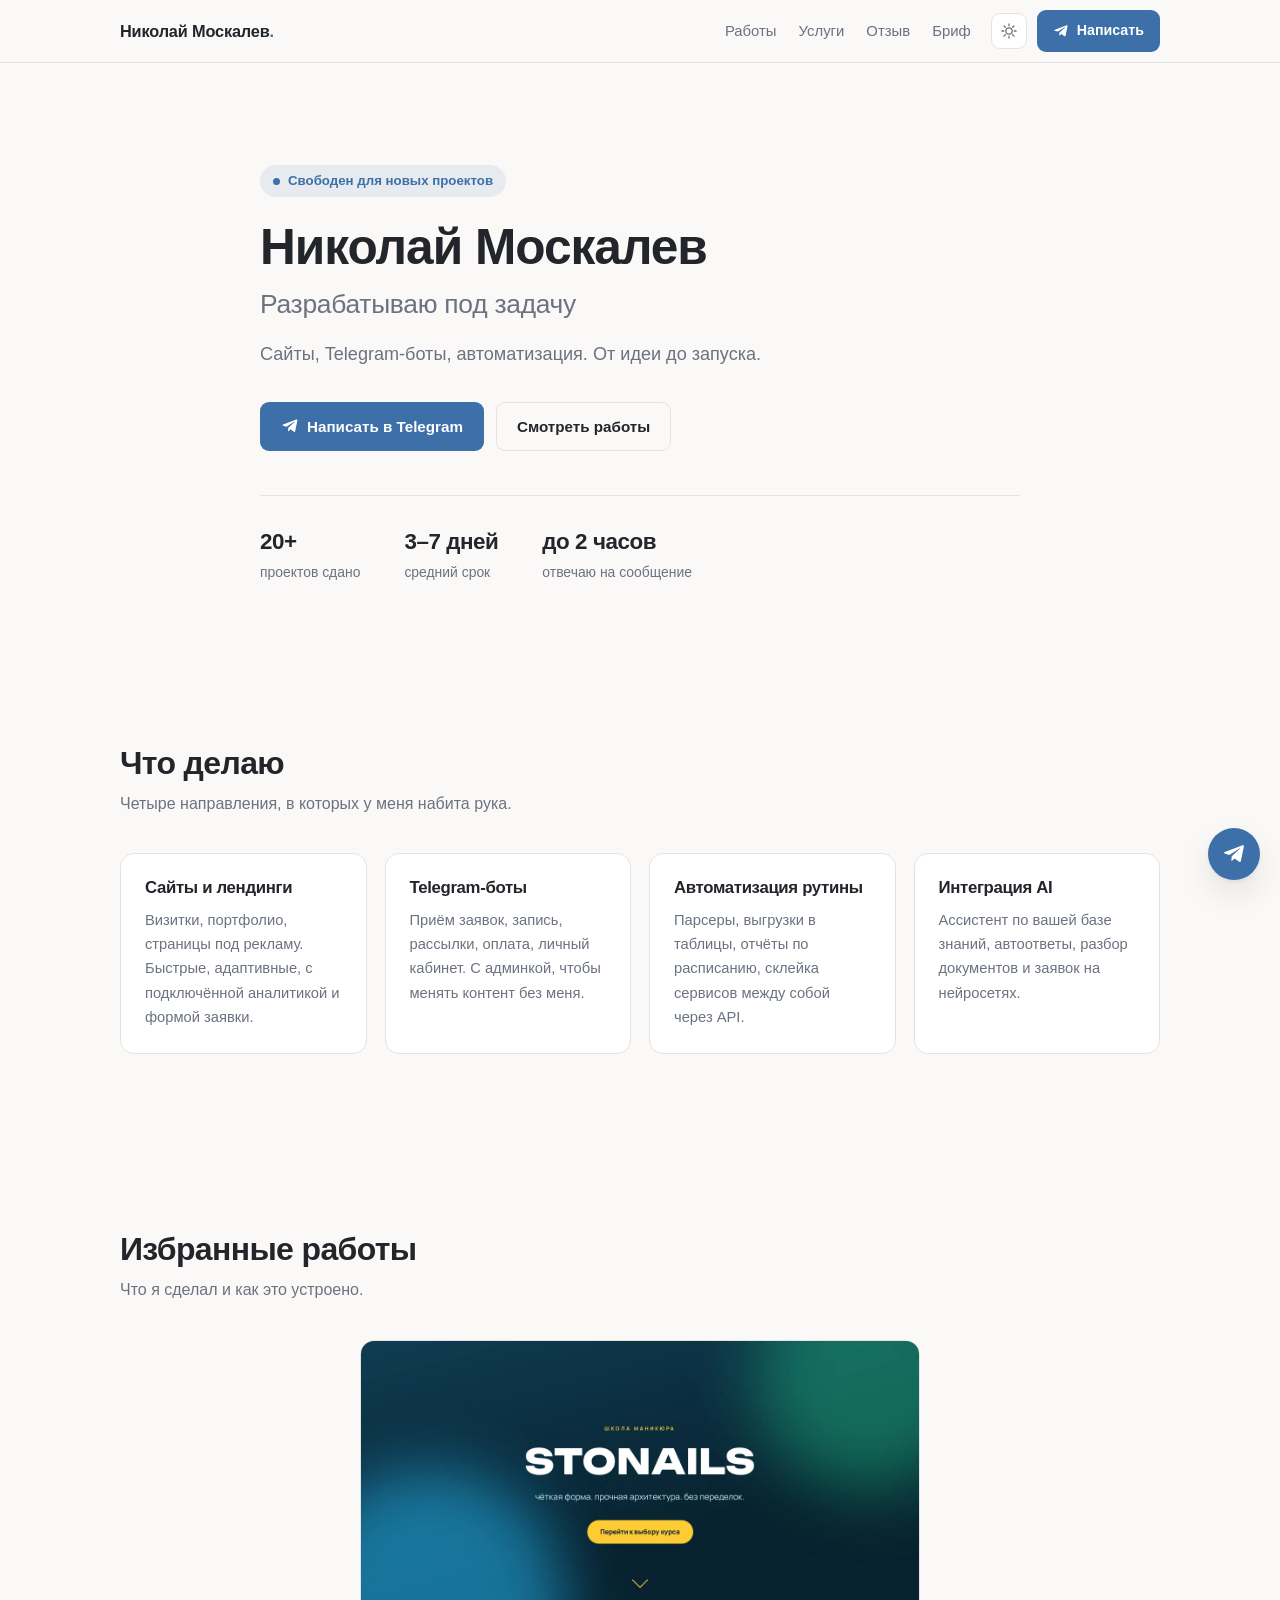
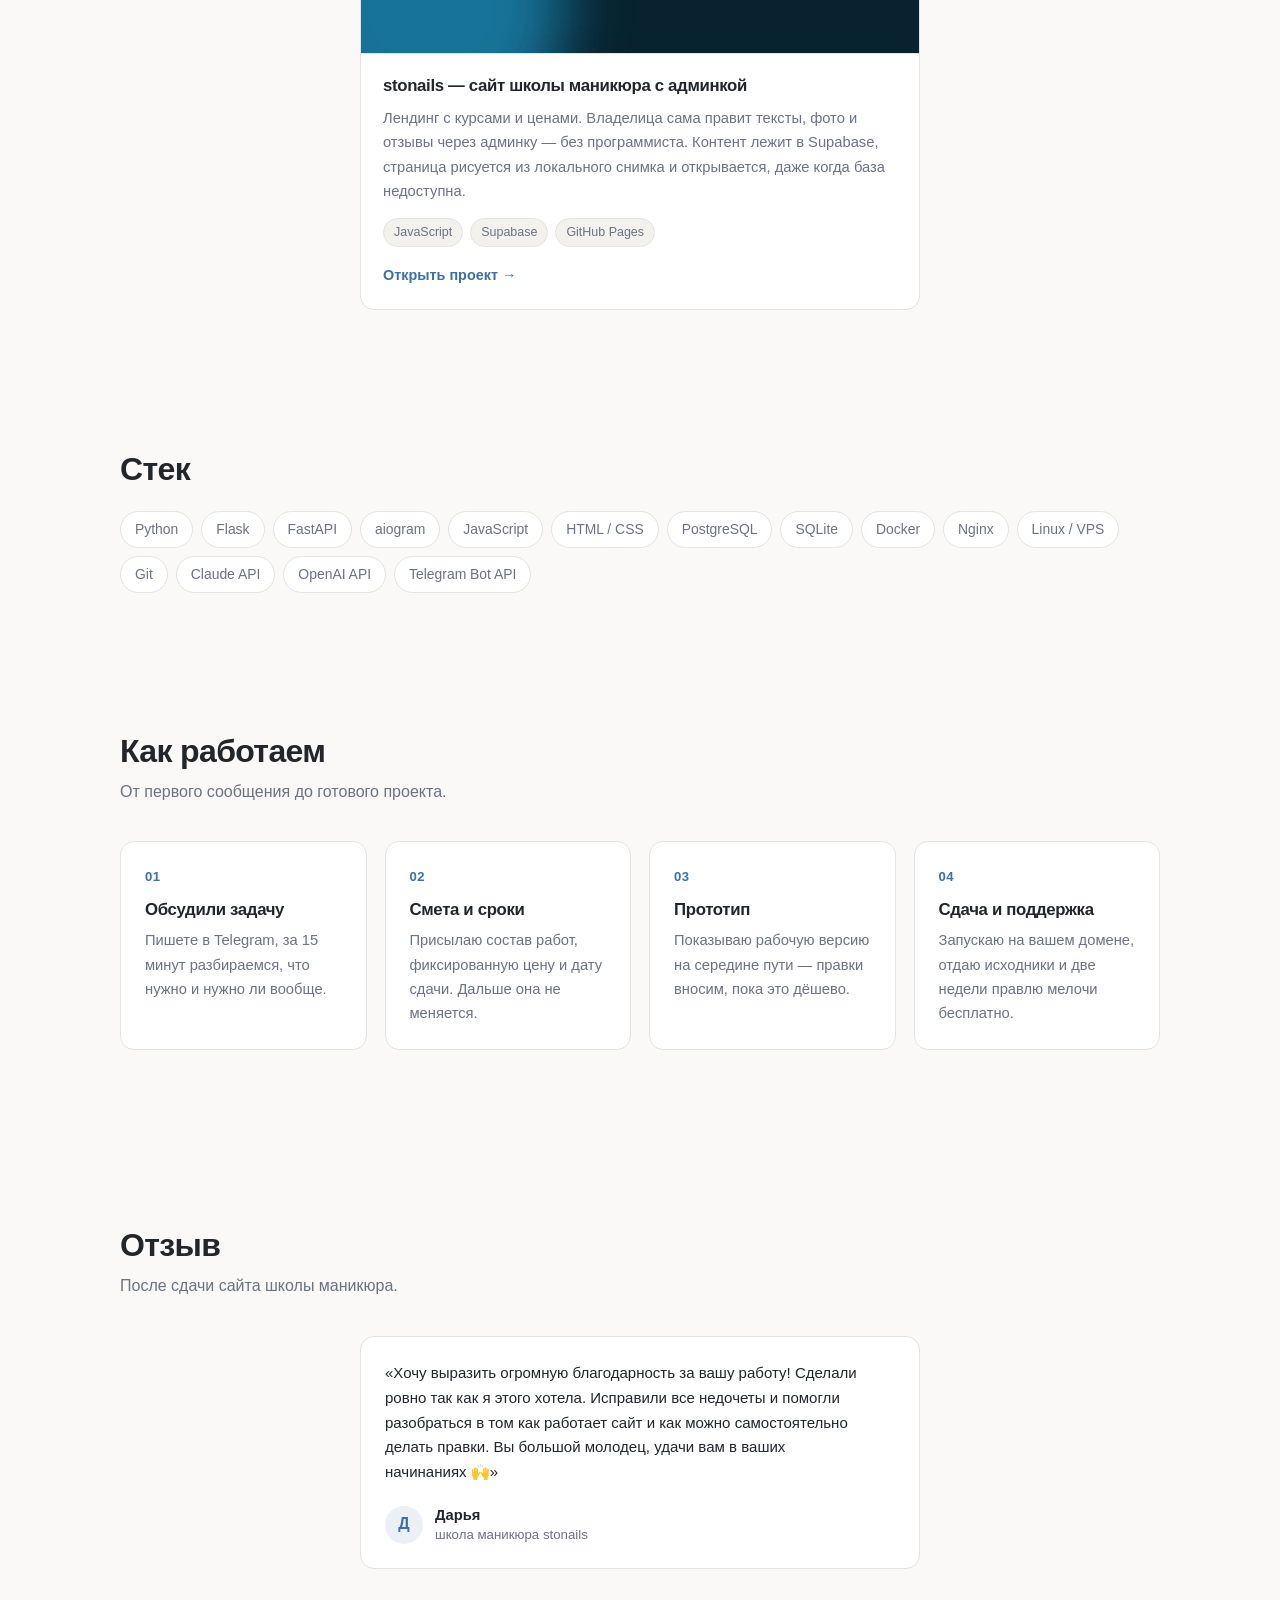
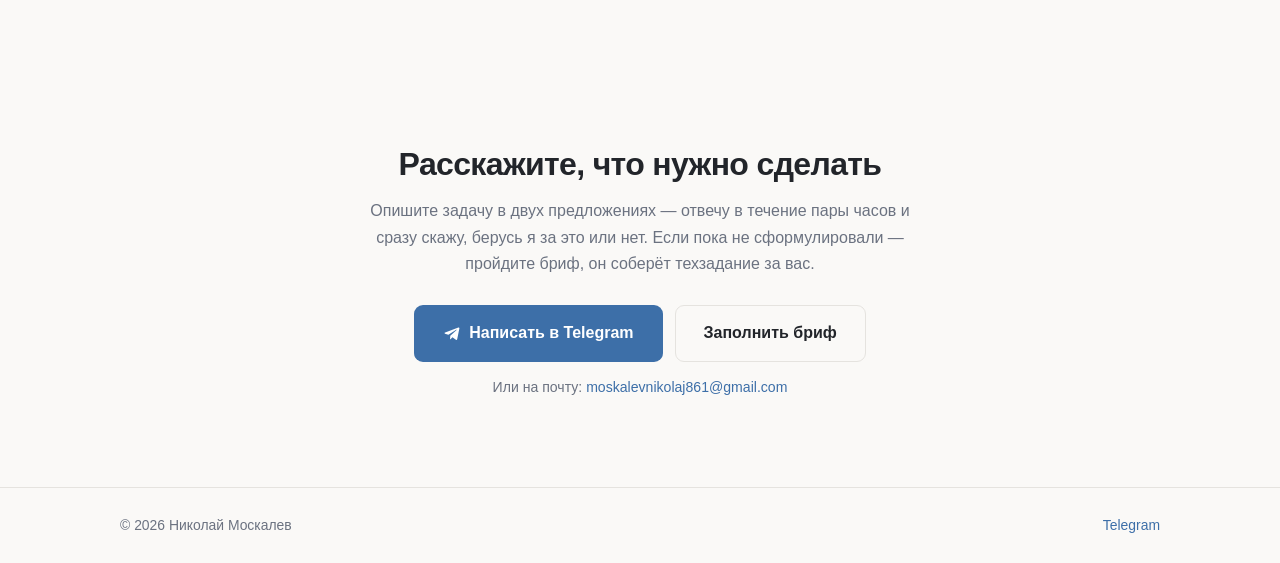
==== commit 0a2183df: "Портфолио: один настоящий отзыв вместо трёх выдуманных Отзывы Анны, Дмитрия и Ирины были выдуманы вм" ====
--- a/index.html
+++ b/index.html
@@ -41,7 +41,7 @@
     <nav class="nav" aria-label="Основная навигация">
       <a href="#works">Работы</a>
       <a href="#services">Услуги</a>
-      <a href="#reviews">Отзывы</a>
+      <a href="#reviews">Отзыв</a>
       <a href="brief.html">Бриф</a>
     </nav>
 
@@ -175,31 +175,15 @@
 
   <section class="section reveal" id="reviews">
     <div class="container">
-      <h2 class="section-title">Отзывы</h2>
-      <p class="section-sub">Что говорят те, с кем уже работали.</p>
-
-      <div class="grid grid-3">
+      <h2 class="section-title">Отзыв</h2>
+      <p class="section-sub">После сдачи сайта школы маникюра.</p>
+
+      <div class="grid grid-solo">
         <article class="review">
-          <p>«Сделал бота записи за четыре дня, хотя я сама не понимала, чего хочу. Помог сформулировать и не накрутил лишнего. Администратор освободился примерно на два часа в день.»</p>
-          <footer>
-            <span class="avatar" aria-hidden="true">А</span>
-            <span class="review-who"><strong>Анна</strong><span>студия «Лофт»</span></span>
-          </footer>
-        </article>
-
-        <article class="review">
-          <p>«Заказывал лендинг под рекламу. Сдал в срок, метрику и цели настроил сам, объяснил на пальцах, куда смотреть. Через неделю попросил правки — сделал бесплатно.»</p>
+          <p>«Хочу выразить огромную благодарность за вашу работу! Сделали ровно так как я этого хотела. Исправили все недочеты и помогли разобраться в том как работает сайт и как можно самостоятельно делать правки. Вы большой молодец, удачи вам в ваших начинаниях 🙌»</p>
           <footer>
             <span class="avatar" aria-hidden="true">Д</span>
-            <span class="review-who"><strong>Дмитрий</strong><span>сервис выездного шиномонтажа</span></span>
-          </footer>
-        </article>
-
-        <article class="review">
-          <p>«Автоматизировал выгрузку отчётов, которую мы месяцами собирали руками. Теперь падает в таблицу каждое утро. Отвечает быстро, по делу, без разговоров про сложность.»</p>
-          <footer>
-            <span class="avatar" aria-hidden="true">И</span>
-            <span class="review-who"><strong>Ирина</strong><span>оптовая торговля</span></span>
+            <span class="review-who"><strong>Дарья</strong><span>школа маникюра stonails</span></span>
           </footer>
         </article>
       </div>
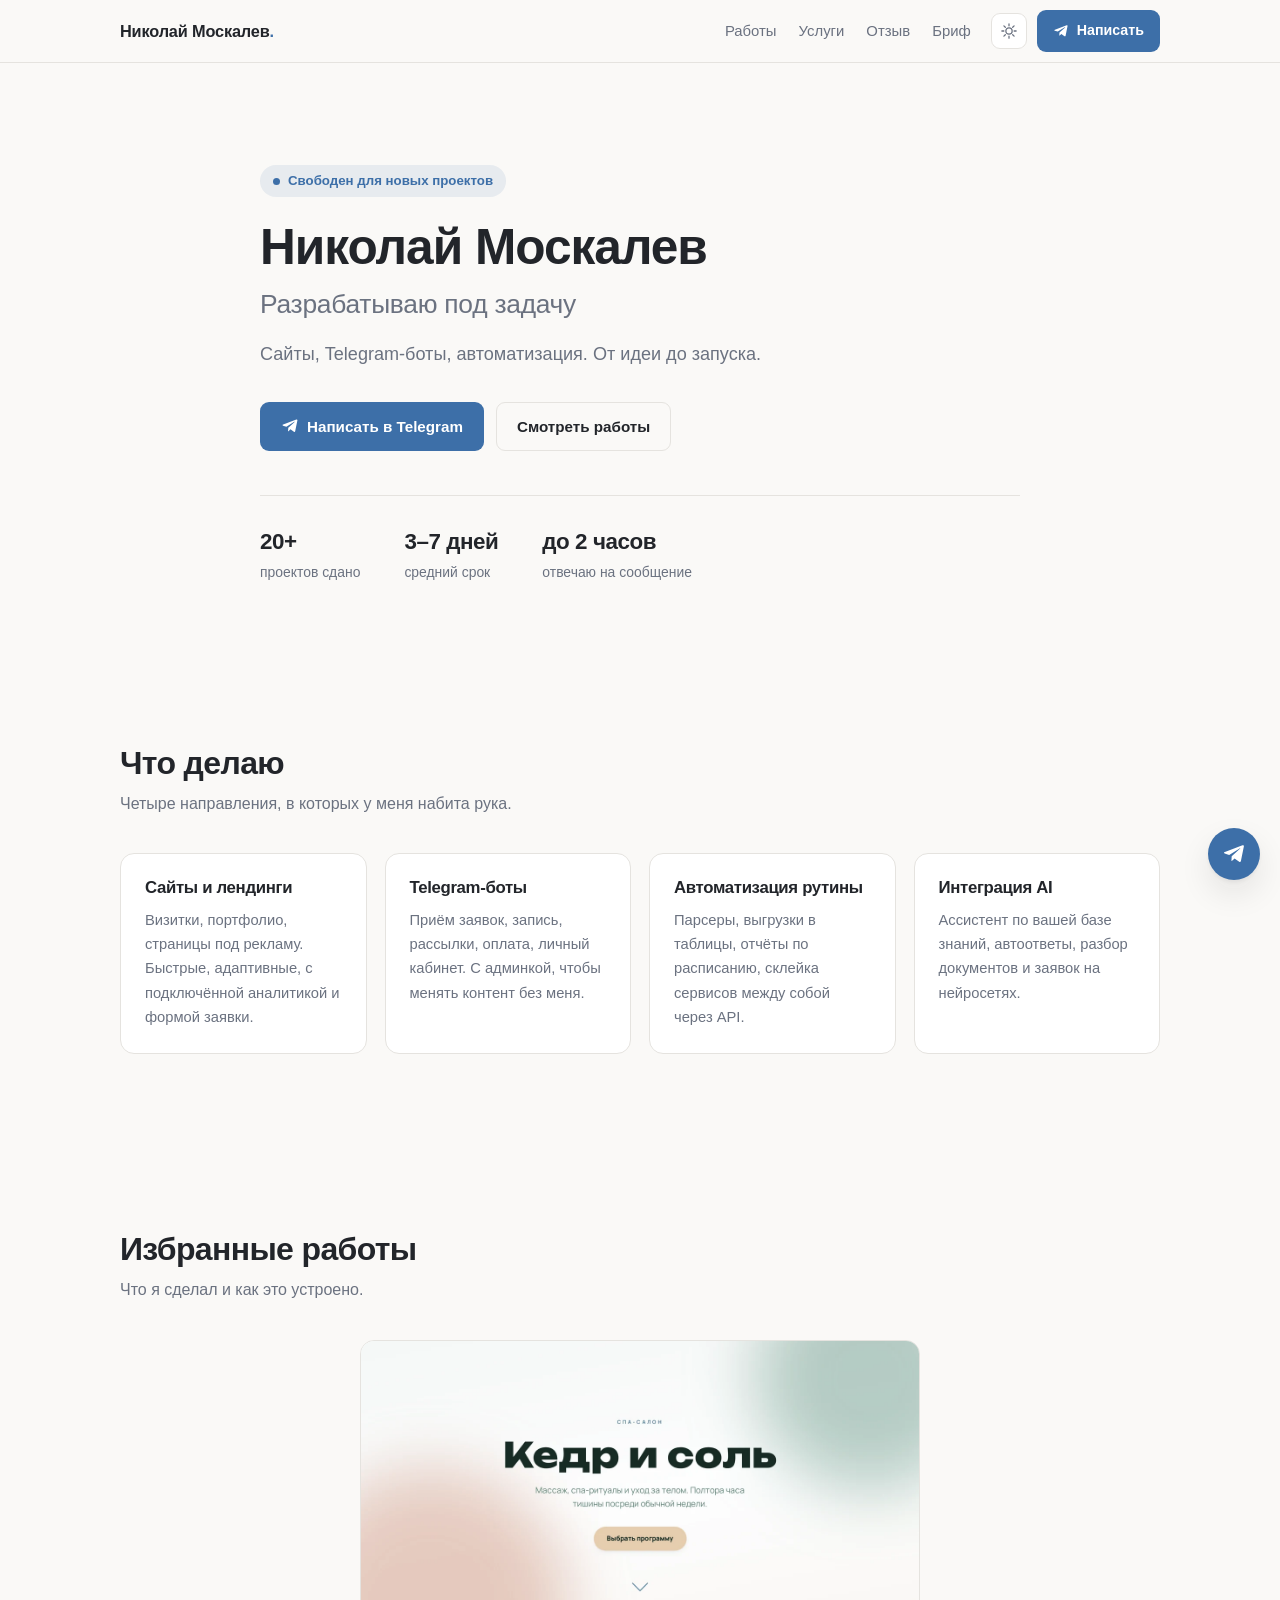
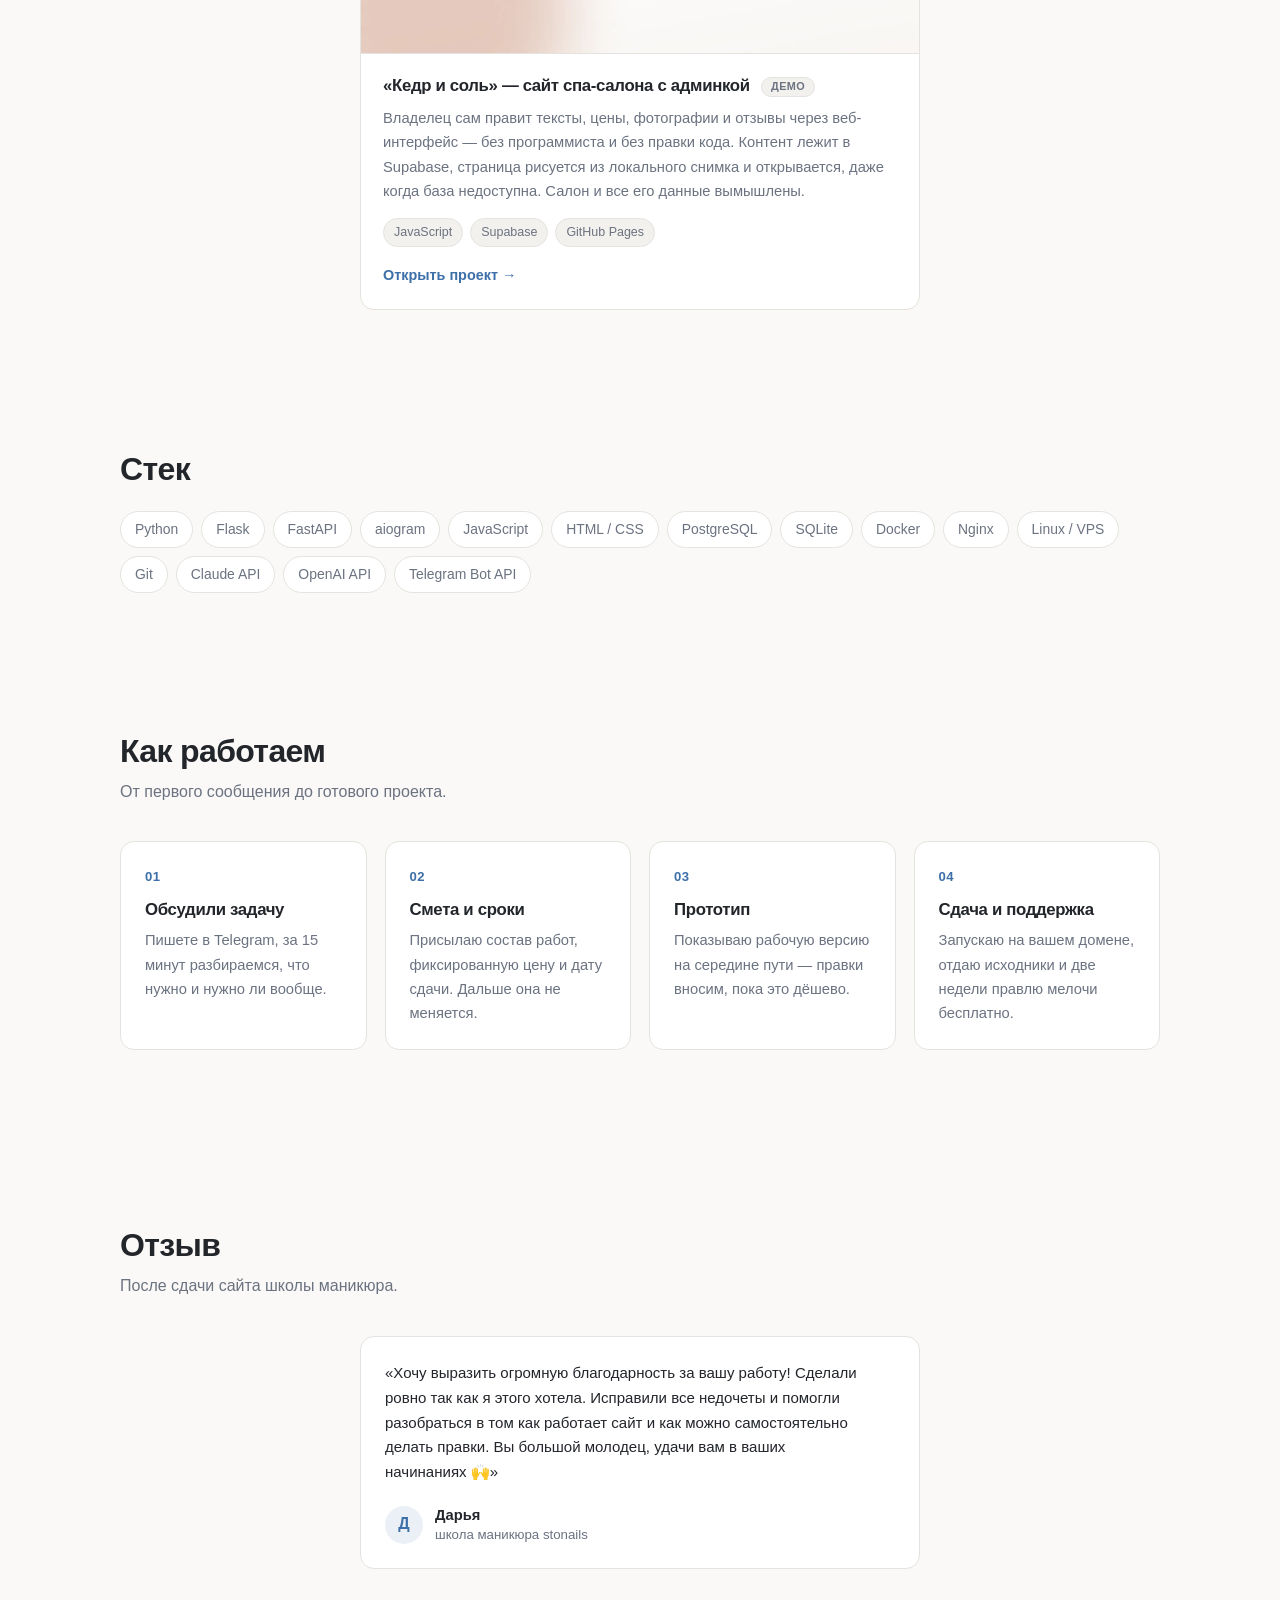
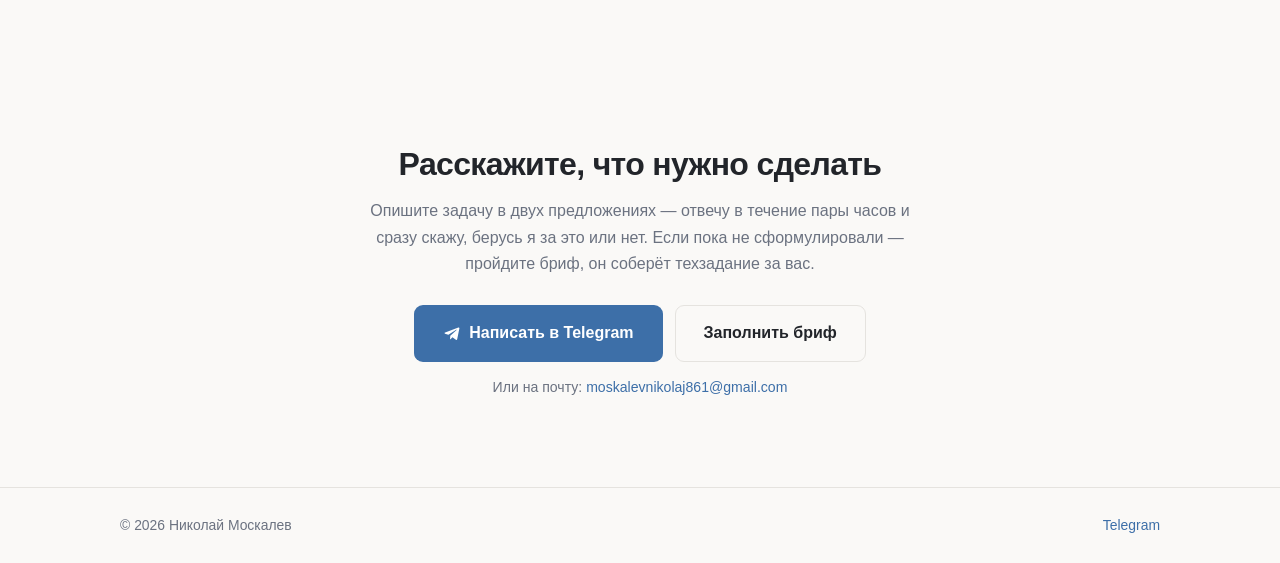
==== commit 4c4163c2: "Портфолио: карточка демо спа-салона вместо сайта stonails Сайт школы маникюра снят с публикации: дом" ====
--- a/index.html
+++ b/index.html
@@ -116,11 +116,11 @@
       <div class="grid grid-solo">
 
         <article class="card">
-          <a class="card-link" href="https://stonails.ru" target="_blank" rel="noopener">
-            <img class="card-media" src="assets/work-stonails.webp" alt="Главный экран сайта школы маникюра stonails" width="1280" height="720" loading="lazy">
+          <a class="card-link" href="https://nmoskalev10.github.io/stonails-demo/" target="_blank" rel="noopener">
+            <img class="card-media" src="assets/work-spa.webp" alt="Главный экран демо-сайта спа-салона «Кедр и соль»" width="1280" height="720" loading="lazy">
             <div class="card-body">
-              <h3>stonails — сайт школы маникюра с админкой</h3>
-              <p>Лендинг с курсами и ценами. Владелица сама правит тексты, фото и отзывы через админку — без программиста. Контент лежит в Supabase, страница рисуется из локального снимка и открывается, даже когда база недоступна.</p>
+              <h3>«Кедр и соль» — сайт спа-салона с админкой <span class="card-badge">демо</span></h3>
+              <p>Владелец сам правит тексты, цены, фотографии и отзывы через веб-интерфейс — без программиста и без правки кода. Контент лежит в Supabase, страница рисуется из локального снимка и открывается, даже когда база недоступна. Салон и все его данные вымышлены.</p>
               <ul class="tags"><li>JavaScript</li><li>Supabase</li><li>GitHub Pages</li></ul>
               <span class="card-cta">Открыть проект →</span>
             </div>
--- a/css/style.css
+++ b/css/style.css
@@ -304,6 +304,21 @@
 }
 .card-body p { margin-top: 9px; font-size: 0.92rem; color: var(--muted); }
 
+.card-badge {
+  display: inline-block;
+  vertical-align: middle;
+  margin-left: 7px;
+  padding: 2px 9px;
+  border-radius: 999px;
+  background: var(--surface-2);
+  border: 1px solid var(--border);
+  font-size: 0.68rem;
+  font-weight: 600;
+  letter-spacing: .04em;
+  text-transform: uppercase;
+  color: var(--muted);
+}
+
 .tags {
   display: flex;
   flex-wrap: wrap;
